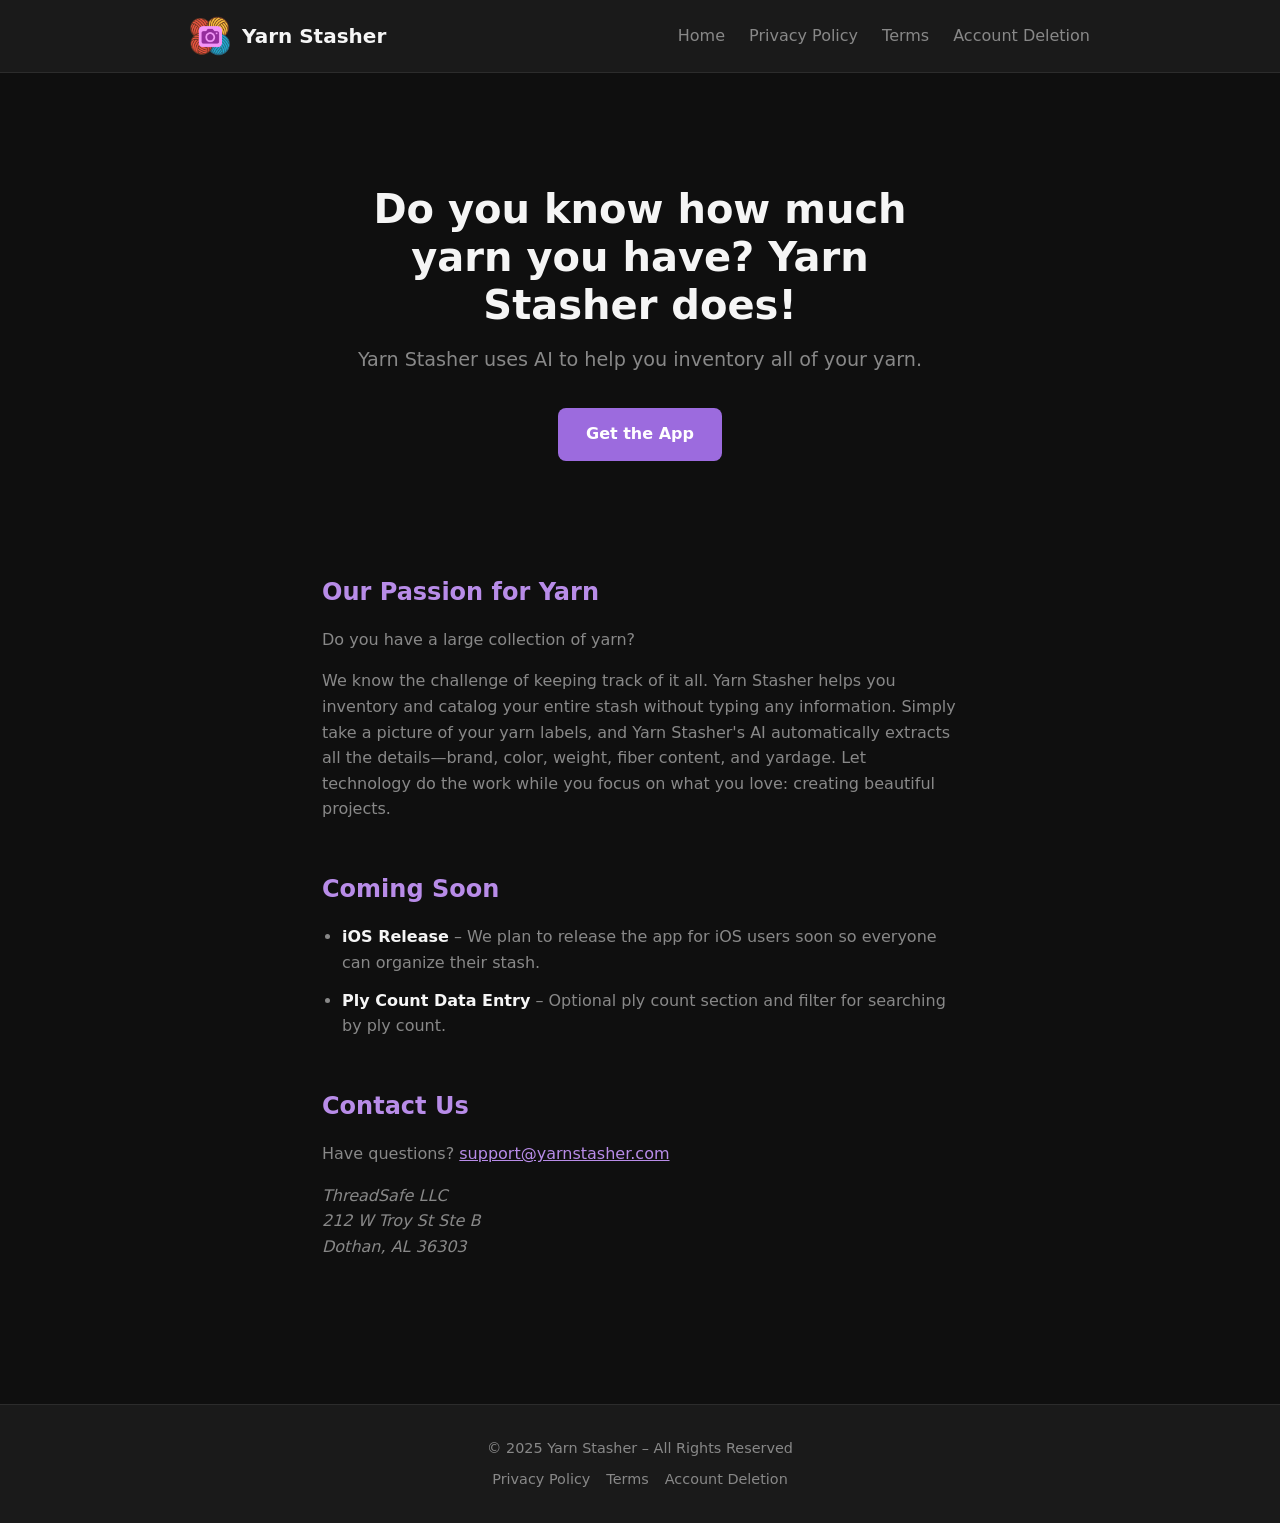
==== index.html @ ab26ed0d "Initial website" ====
<!DOCTYPE html>
<html lang="en">
<head>
  <meta charset="UTF-8">
  <meta name="viewport" content="width=device-width, initial-scale=1.0">
  <meta name="description" content="Yarn Stasher uses AI to help you inventory all of your yarn. Take a picture of your yarn labels and automatically extract brand, color, weight, and more.">
  <title>Yarn Stasher – AI-Powered Yarn Inventory</title>
  <link rel="icon" type="image/png" href="images/logo.png">
  <link rel="stylesheet" href="style.css">
</head>
<body>
  <header>
    <nav>
      <a href="index.html" class="logo">
        <img src="images/logo.png" alt="Yarn Stasher">
        <span>Yarn Stasher</span>
      </a>
      <ul>
        <li><a href="index.html">Home</a></li>
        <li><a href="privacy-policy.html">Privacy Policy</a></li>
        <li><a href="terms.html">Terms</a></li>
        <li><a href="account-deletion.html">Account Deletion</a></li>
      </ul>
    </nav>
  </header>

  <main>
    <section class="hero">
      <h1>Do you know how much yarn you have? Yarn Stasher does!</h1>
      <p class="tagline">Yarn Stasher uses AI to help you inventory all of your yarn.</p>
      <a href="https://play.google.com/store/apps/details?id=com.YarnStasher.YarnStasher" class="cta">Get the App</a>
    </section>

    <section class="features">
      <h2>Our Passion for Yarn</h2>
      <p>Do you have a large collection of yarn?</p>
      <p>We know the challenge of keeping track of it all. Yarn Stasher helps you inventory and catalog your entire stash without typing any information. Simply take a picture of your yarn labels, and Yarn Stasher's AI automatically extracts all the details—brand, color, weight, fiber content, and yardage. Let technology do the work while you focus on what you love: creating beautiful projects.</p>
    </section>

    <section class="coming-soon">
      <h2>Coming Soon</h2>
      <ul>
        <li><strong>iOS Release</strong> – We plan to release the app for iOS users soon so everyone can organize their stash.</li>
        <li><strong>Ply Count Data Entry</strong> – Optional ply count section and filter for searching by ply count.</li>
      </ul>
    </section>

    <section class="contact">
      <h2>Contact Us</h2>
      <p>Have questions? <a href="mailto:support@yarnstasher.com">support@yarnstasher.com</a></p>
      <p class="address">ThreadSafe LLC<br>212 W Troy St Ste B<br>Dothan, AL 36303</p>
    </section>
  </main>

  <footer>
    <p>© 2025 Yarn Stasher – All Rights Reserved</p>
    <nav>
      <a href="privacy-policy.html">Privacy Policy</a>
      <a href="terms.html">Terms</a>
      <a href="account-deletion.html">Account Deletion</a>
    </nav>
  </footer>
</body>
</html>
---- style.css ----
:root {
  --bg: #0f0f0f;
  --surface: #1a1a1a;
  --text: #f5f5f5;
  --accent: #9c6bde;
  --accent-light: #b88ce8;
  --muted: #888;
}

* {
  box-sizing: border-box;
}

body {
  margin: 0;
  font-family: system-ui, -apple-system, sans-serif;
  background: var(--bg);
  color: var(--text);
  line-height: 1.6;
}

header {
  background: var(--surface);
  padding: 1rem 2rem;
  border-bottom: 1px solid rgba(255,255,255,0.08);
}

nav {
  max-width: 900px;
  margin: 0 auto;
  display: flex;
  align-items: center;
  justify-content: space-between;
  flex-wrap: wrap;
  gap: 1rem;
}

.logo {
  display: flex;
  align-items: center;
  gap: 0.75rem;
  text-decoration: none;
  color: var(--text);
  font-weight: 600;
  font-size: 1.25rem;
}

.logo img {
  width: 40px;
  height: 40px;
  border-radius: 10px;
}

nav ul {
  list-style: none;
  margin: 0;
  padding: 0;
  display: flex;
  gap: 1.5rem;
}

nav a {
  color: var(--muted);
  text-decoration: none;
  transition: color 0.2s;
}

nav a:hover {
  color: var(--accent-light);
}

main {
  max-width: 700px;
  margin: 0 auto;
  padding: 3rem 2rem;
}

.hero {
  text-align: center;
  padding: 4rem 0;
}

.hero h1 {
  font-size: clamp(1.75rem, 4vw, 2.5rem);
  font-weight: 700;
  margin: 0 0 1rem;
  line-height: 1.2;
}

.tagline {
  font-size: 1.2rem;
  color: var(--muted);
  margin: 0 0 2rem;
}

.cta {
  display: inline-block;
  padding: 0.85rem 1.75rem;
  background: var(--accent);
  color: white;
  text-decoration: none;
  font-weight: 600;
  border-radius: 8px;
  transition: background 0.2s;
}

.cta:hover {
  background: var(--accent-light);
}

section {
  margin-bottom: 3rem;
}

section h2 {
  font-size: 1.5rem;
  margin-bottom: 1rem;
  color: var(--accent-light);
}

section p {
  color: var(--muted);
  margin: 0 0 1rem;
}

.coming-soon ul {
  padding-left: 1.25rem;
}

.coming-soon li {
  margin-bottom: 0.75rem;
  color: var(--muted);
}

.coming-soon strong {
  color: var(--text);
}

.contact a {
  color: var(--accent-light);
}

.address {
  font-style: italic;
}

footer {
  background: var(--surface);
  padding: 2rem;
  text-align: center;
  border-top: 1px solid rgba(255,255,255,0.08);
  margin-top: 3rem;
}

footer p {
  margin: 0 0 0.5rem;
  color: var(--muted);
  font-size: 0.9rem;
}

footer nav {
  justify-content: center;
}

footer nav a {
  font-size: 0.9rem;
}

/* Policy / legal pages */
.legal-content {
  max-width: 60ch;
}

.legal-content h2 {
  font-size: 1.25rem;
  margin-top: 2rem;
}

.muted {
  color: var(--muted);
  font-size: 0.9rem;
}
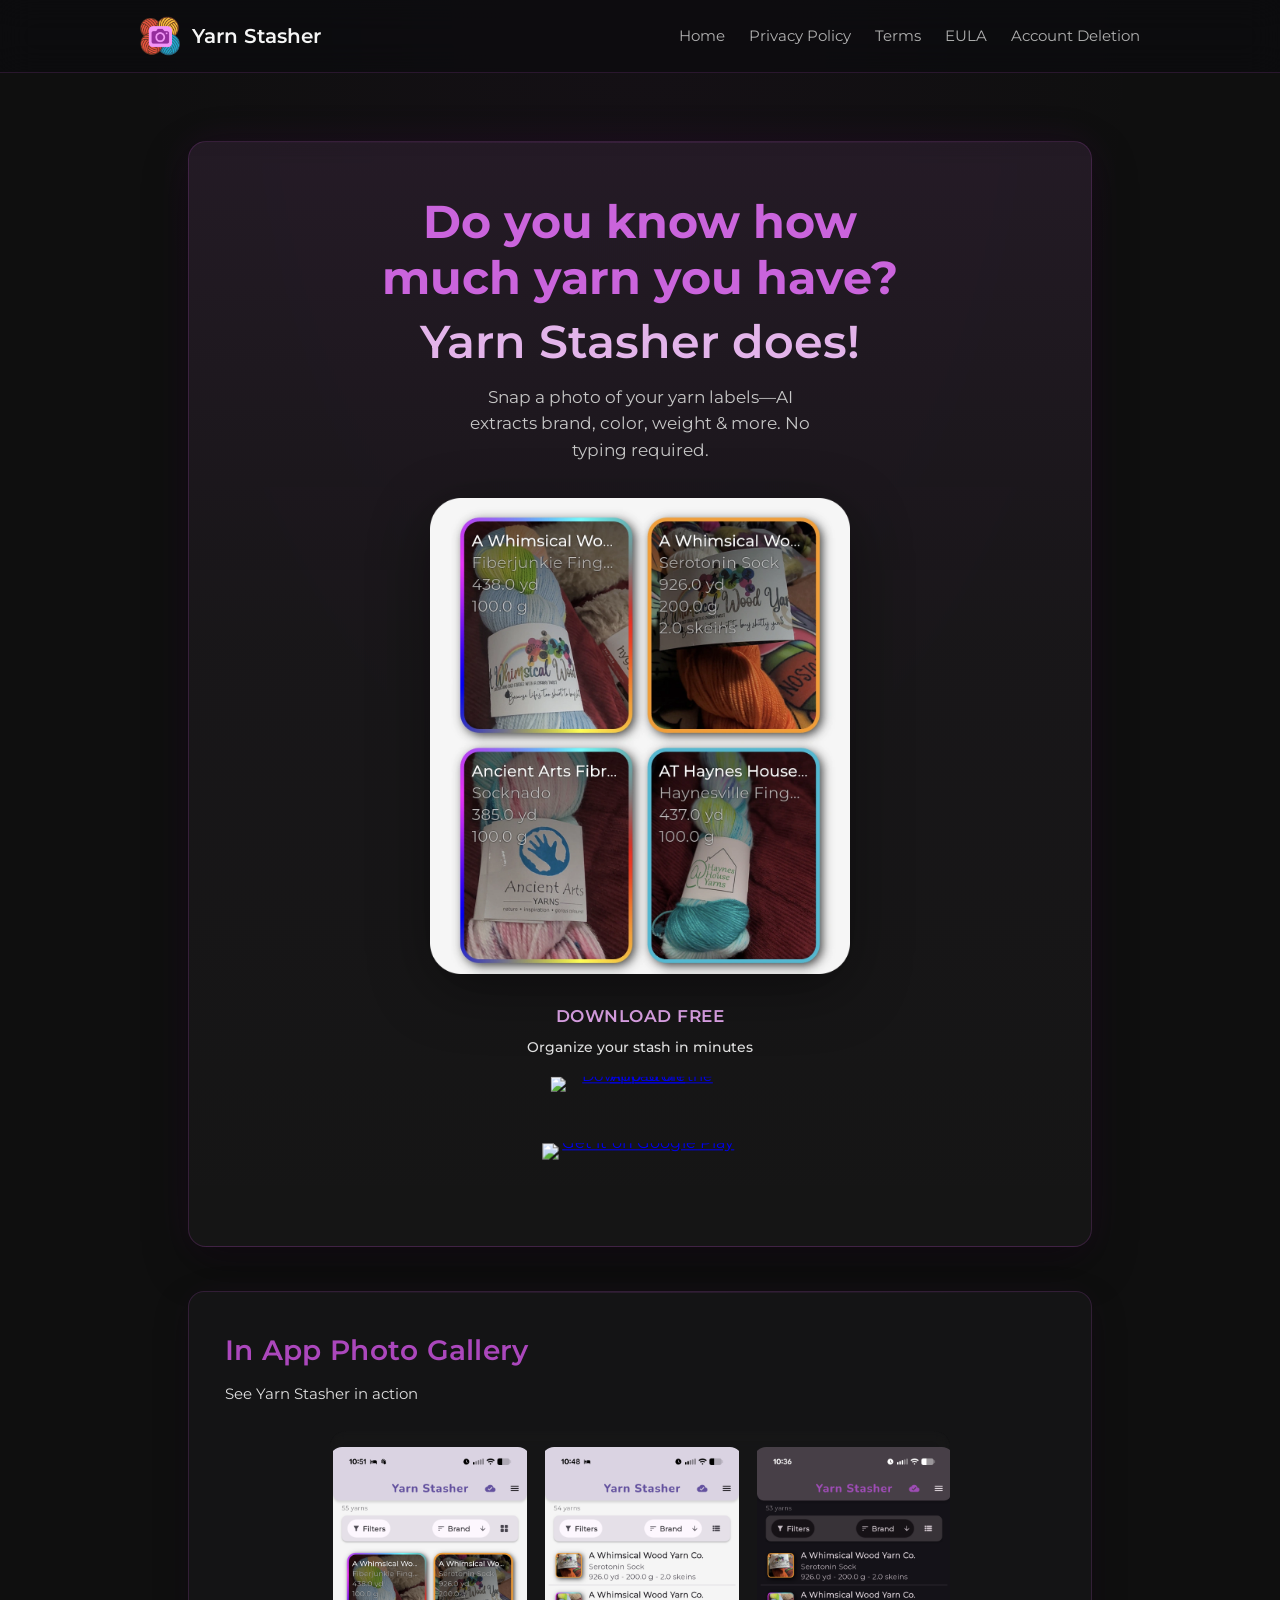
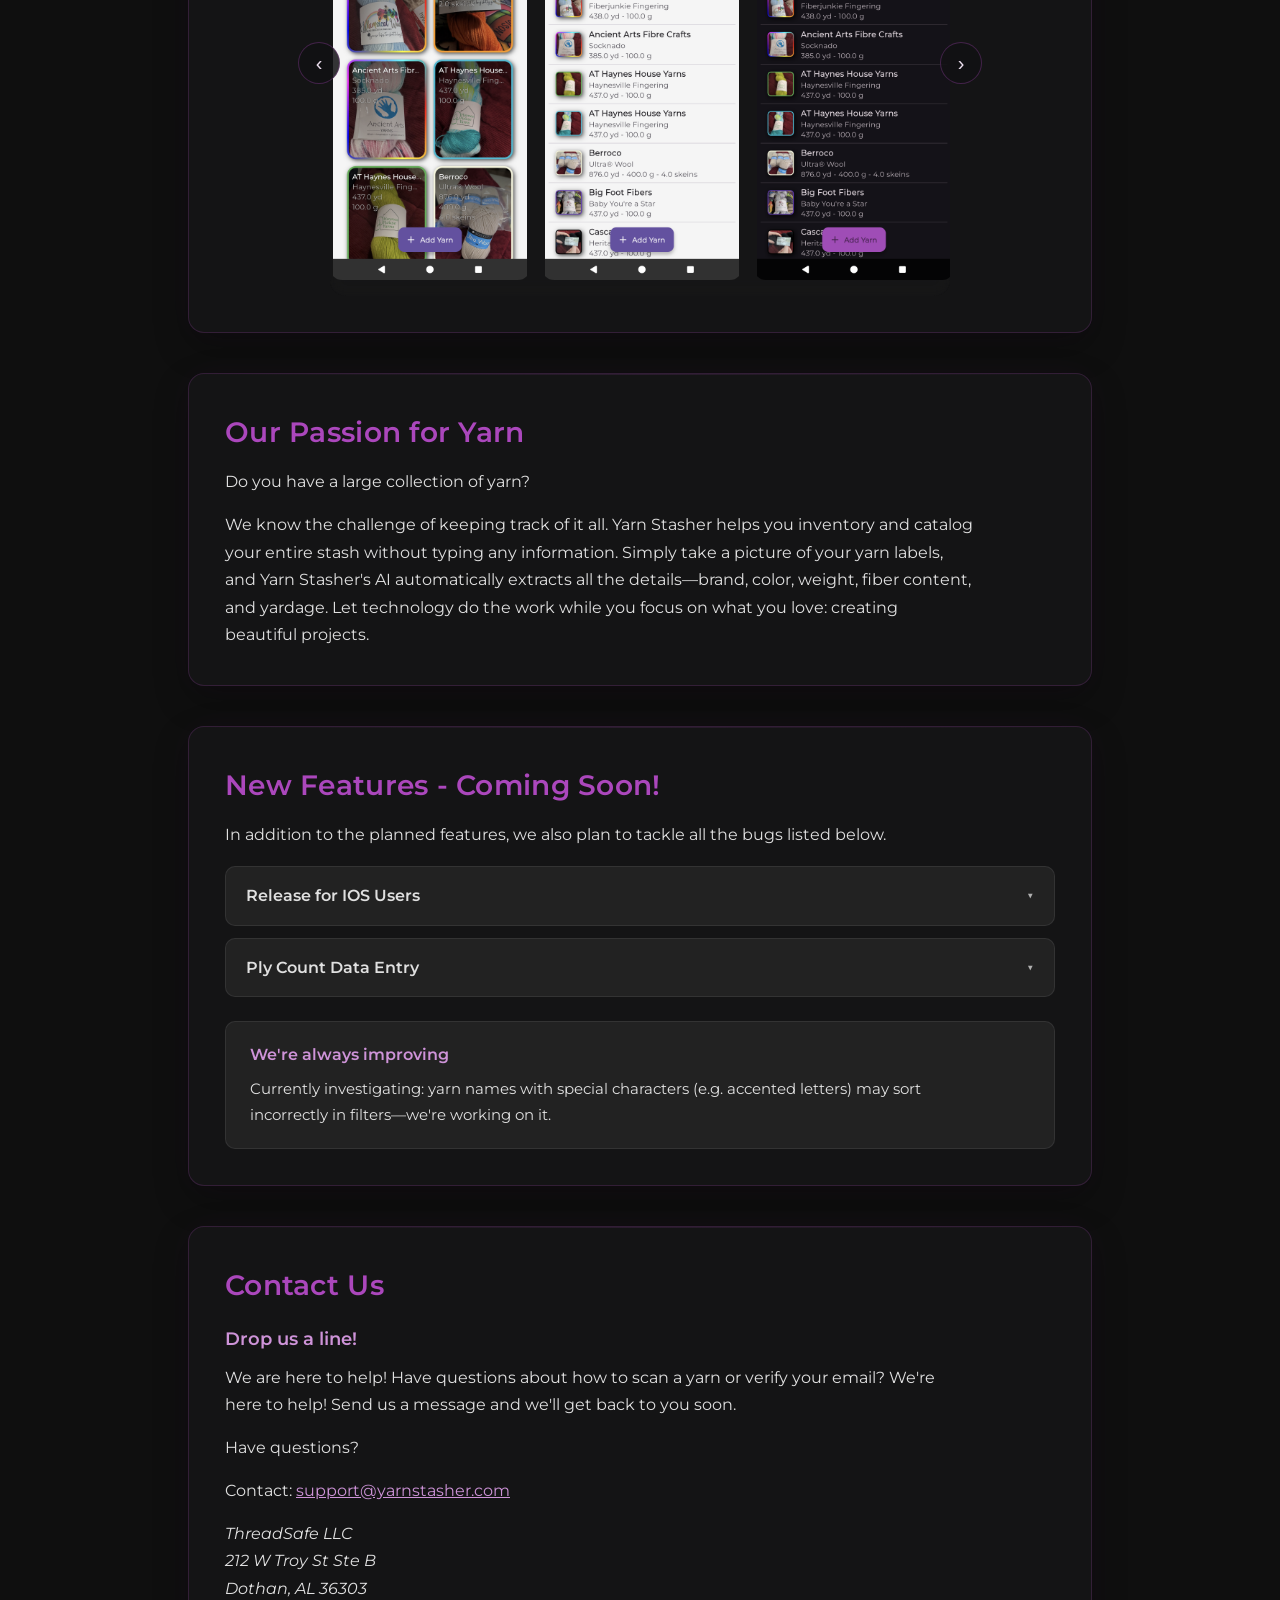
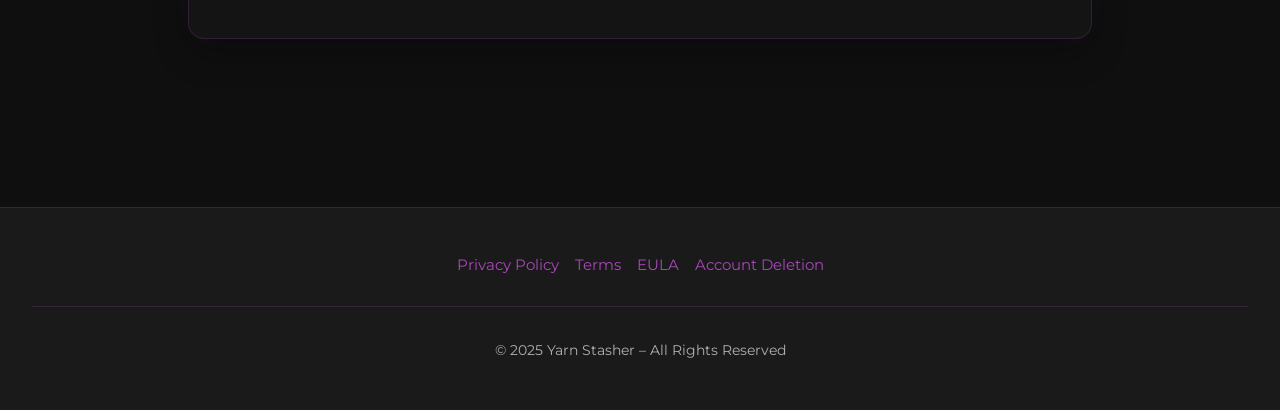
==== commit 2c54c85c: "Website Improvements" ====
--- a/index.html
+++ b/index.html
@@ -4,8 +4,25 @@
   <meta charset="UTF-8">
   <meta name="viewport" content="width=device-width, initial-scale=1.0">
   <meta name="description" content="Yarn Stasher uses AI to help you inventory all of your yarn. Take a picture of your yarn labels and automatically extract brand, color, weight, and more.">
+  
+  <!-- Open Graph Meta Tags -->
+  <meta property="og:title" content="Yarn Stasher – AI-Powered Yarn Inventory">
+  <meta property="og:description" content="Yarn Stasher uses AI to help you inventory all of your yarn. Take a picture of your yarn labels and automatically extract brand, color, weight, and more.">
+  <meta property="og:image" content="https://yarnstasher.com/images/stash-hero.png">
+  <meta property="og:url" content="https://yarnstasher.com/">
+  <meta property="og:type" content="website">
+
+  <!-- Twitter Meta Tags -->
+  <meta name="twitter:card" content="summary_large_image">
+  <meta name="twitter:title" content="Yarn Stasher – AI-Powered Yarn Inventory">
+  <meta name="twitter:description" content="Yarn Stasher uses AI to help you inventory all of your yarn. Take a picture of your yarn labels and automatically extract brand, color, weight, and more.">
+  <meta name="twitter:image" content="https://yarnstasher.com/images/stash-hero.png">
+
   <title>Yarn Stasher – AI-Powered Yarn Inventory</title>
   <link rel="icon" type="image/png" href="images/logo.png">
+  <link rel="preconnect" href="https://fonts.googleapis.com">
+  <link rel="preconnect" href="https://fonts.gstatic.com" crossorigin>
+  <link href="https://fonts.googleapis.com/css2?family=Montserrat:wght@400;500;600;700&display=swap" rel="stylesheet">
   <link rel="stylesheet" href="style.css">
 </head>
 <body>
@@ -15,10 +32,12 @@
         <img src="images/logo.png" alt="Yarn Stasher">
         <span>Yarn Stasher</span>
       </a>
-      <ul>
+      <button class="menu-toggle" aria-label="Toggle menu" aria-expanded="false" aria-controls="main-nav-links">☰</button>
+      <ul class="nav-links" id="main-nav-links">
         <li><a href="index.html">Home</a></li>
         <li><a href="privacy-policy.html">Privacy Policy</a></li>
         <li><a href="terms.html">Terms</a></li>
+        <li><a href="eula.html">EULA</a></li>
         <li><a href="account-deletion.html">Account Deletion</a></li>
       </ul>
     </nav>
@@ -26,9 +45,46 @@
 
   <main>
     <section class="hero">
-      <h1>Do you know how much yarn you have? Yarn Stasher does!</h1>
-      <p class="tagline">Yarn Stasher uses AI to help you inventory all of your yarn.</p>
-      <a href="https://play.google.com/store/apps/details?id=com.YarnStasher.YarnStasher" class="cta">Get the App</a>
+      <h1>Do you know how much yarn you have?<br><span class="hero-answer">Yarn Stasher does!</span></h1>
+      <p class="tagline">Snap a photo of your yarn labels—AI extracts brand, color, weight &amp; more. No typing required.</p>
+      <div class="hero-image-wrapper">
+        <img src="images/stash-hero.png" alt="Yarn stash organized with Yarn Stasher" class="hero-image" width="800" height="400" loading="eager">
+      </div>
+      <div class="download-cta">
+        <span class="download-free">Download free</span>
+        <span class="download-sub">Organize your stash in minutes</span>
+      </div>
+      <div class="app-badges">
+        <a href="https://apps.apple.com/app/yarn-stasher/idXXXXXXXXX" class="app-badge app-badge--apple" aria-label="Download on the App Store">
+          <img src="https://developer.apple.com/assets/elements/badges/download-on-the-app-store.svg" alt="Download on the App Store">
+        </a>
+        <a href="https://play.google.com/store/apps/details?id=com.YarnStasher.YarnStasher" class="app-badge app-badge--google-play" aria-label="Get it on Google Play">
+          <img src="https://play.google.com/intl/en_us/badges/static/images/badges/en_badge_web_generic.png" alt="Get it on Google Play">
+        </a>
+      </div>
+    </section>
+
+    <section class="gallery" id="gallery">
+      <h2>In App Photo Gallery</h2>
+      <p class="gallery-intro">See Yarn Stasher in action</p>
+      <div class="gallery-carousel-wrapper">
+        <button class="carousel-scroll-btn prev" aria-label="Scroll left">‹</button>
+        <div class="gallery-carousel">
+          <div class="gallery-item"><img src="images/Stash_Light_Grid.png" alt="Stash grid view" loading="lazy"></div>
+          <div class="gallery-item"><img src="images/Stash_Light_List.png" alt="Stash list view" loading="lazy"></div>
+          <div class="gallery-item"><img src="images/Stash_Dark_List.png" alt="Stash list dark mode" loading="lazy"></div>
+          <div class="gallery-item"><img src="images/Yarn_Light_Detail_filled.png" alt="Yarn detail screen" loading="lazy"></div>
+          <div class="gallery-item"><img src="images/Yarn_Dark_Detail.png" alt="Yarn detail dark mode" loading="lazy"></div>
+          <div class="gallery-item"><img src="images/Scan_Light_Detail.png" alt="Smart scan feature" loading="lazy"></div>
+          <div class="gallery-item"><img src="images/Scan_Light_Detail_Filled.png" alt="Scan with data" loading="lazy"></div>
+          <div class="gallery-item"><img src="images/Filter_Light_List.png" alt="Filter menu" loading="lazy"></div>
+          <div class="gallery-item"><img src="images/Filter_Dark_List.png" alt="Filter dark mode" loading="lazy"></div>
+          <div class="gallery-item"><img src="images/Filter_Light_Sort.png" alt="Filter and sort" loading="lazy"></div>
+          <div class="gallery-item"><img src="images/Settings_Light.png" alt="Settings screen" loading="lazy"></div>
+          <div class="gallery-item"><img src="images/Settings_Light_Raverly.png" alt="Ravelry settings" loading="lazy"></div>
+        </div>
+        <button class="carousel-scroll-btn next" aria-label="Scroll right">›</button>
+      </div>
     </section>
 
     <section class="features">
@@ -38,27 +94,50 @@
     </section>
 
     <section class="coming-soon">
-      <h2>Coming Soon</h2>
-      <ul>
-        <li><strong>iOS Release</strong> – We plan to release the app for iOS users soon so everyone can organize their stash.</li>
-        <li><strong>Ply Count Data Entry</strong> – Optional ply count section and filter for searching by ply count.</li>
-      </ul>
+      <h2>New Features - Coming Soon!</h2>
+      <p>In addition to the planned features, we also plan to tackle all the bugs listed below.</p>
+      <div class="accordion">
+        <details class="accordion-item">
+          <summary>Release for IOS Users</summary>
+          <p>We plan to release the app for IOS users soon so that everyone can organize their stash.</p>
+        </details>
+        <details class="accordion-item">
+          <summary>Ply Count Data Entry</summary>
+          <p>Adds an optional section to a yarn entry about the number of plies in a yarn and a filter in the filters menu to search by ply count.</p>
+        </details>
+      </div>
+      <div class="coming-soon-known-bugs">
+        <h3>We're always improving</h3>
+        <p>Currently investigating: yarn names with special characters (e.g. accented letters) may sort incorrectly in filters—we're working on it.</p>
+      </div>
     </section>
 
     <section class="contact">
       <h2>Contact Us</h2>
-      <p>Have questions? <a href="mailto:support@yarnstasher.com">support@yarnstasher.com</a></p>
+      <h3>Drop us a line!</h3>
+      <p>We are here to help! Have questions about how to scan a yarn or verify your email? We're here to help! Send us a message and we'll get back to you soon.</p>
+      <p>Have questions?</p> 
+      <p>Contact: <a href="mailto:support@yarnstasher.com">support@yarnstasher.com</a></p>
       <p class="address">ThreadSafe LLC<br>212 W Troy St Ste B<br>Dothan, AL 36303</p>
     </section>
   </main>
 
+  <div class="lightbox" id="lightbox" aria-hidden="true">
+    <button class="lightbox-close" aria-label="Close">×</button>
+    <img class="lightbox-img" src="" alt="">
+  </div>
+
   <footer>
-    <p>© 2025 Yarn Stasher – All Rights Reserved</p>
-    <nav>
-      <a href="privacy-policy.html">Privacy Policy</a>
-      <a href="terms.html">Terms</a>
-      <a href="account-deletion.html">Account Deletion</a>
-    </nav>
+    <div class="footer-content">
+      <nav>
+        <a href="privacy-policy.html">Privacy Policy</a>
+        <a href="terms.html">Terms</a>
+        <a href="eula.html">EULA</a>
+        <a href="account-deletion.html">Account Deletion</a>
+      </nav>
+    </div>
+    <p class="copyright">© 2025 Yarn Stasher – All Rights Reserved</p>
   </footer>
+  <script src="script.js"></script>
 </body>
 </html>
--- a/style.css
+++ b/style.css
@@ -1,10 +1,15 @@
 :root {
   --bg: #0f0f0f;
   --surface: #1a1a1a;
+  --surface-elevated: #242424;
   --text: #f5f5f5;
-  --accent: #9c6bde;
-  --accent-light: #b88ce8;
-  --muted: #888;
+  --text-secondary: #e0e0e0;
+  --accent: #ab47bc;
+  --accent-light: #ce93d8;
+  --accent-dark: #9c27b0;
+  --muted: #b0b0b0;
+  --muted-soft: #c7c7c7;
+  --border: rgba(171, 71, 188, 0.2);
 }
 
 * {
@@ -13,25 +18,46 @@
 
 body {
   margin: 0;
-  font-family: system-ui, -apple-system, sans-serif;
+  font-family: 'Montserrat', 'DM Sans', system-ui, -apple-system, sans-serif;
   background: var(--bg);
   color: var(--text);
   line-height: 1.6;
+  background-image: radial-gradient(ellipse 80% 50% at 50% 0%, rgba(156, 39, 176, 0.04) 0%, transparent 50%);
+}
+
+h1, h2, h3, h4, h5, h6 {
+  font-family: 'Montserrat', sans-serif;
+  font-weight: 600;
+}
+
+h1, h2 {
+  color: var(--accent);
+}
+
+h3, h4, h5, h6 {
+  color: var(--accent-light);
 }
 
 header {
-  background: var(--surface);
+  position: sticky;
+  top: 0;
+  z-index: 100;
+  background: rgba(12, 12, 14, 0.72);
+  backdrop-filter: blur(16px);
+  -webkit-backdrop-filter: blur(16px);
   padding: 1rem 2rem;
-  border-bottom: 1px solid rgba(255,255,255,0.08);
+  border-bottom: 1px solid rgba(171, 71, 188, 0.18);
+  transition: background 0.2s;
 }
 
 nav {
-  max-width: 900px;
+  width: 100%;
+  max-width: 1000px;
   margin: 0 auto;
   display: flex;
   align-items: center;
   justify-content: space-between;
-  flex-wrap: wrap;
+  flex-wrap: nowrap;
   gap: 1rem;
 }
 
@@ -57,40 +83,229 @@
   padding: 0;
   display: flex;
   gap: 1.5rem;
+  flex-wrap: nowrap;
+}
+
+nav ul li {
+  flex: 0 0 auto;
 }
 
 nav a {
   color: var(--muted);
   text-decoration: none;
-  transition: color 0.2s;
+  transition: color 0.2s, background-color 0.2s;
+  font-size: 0.95rem;
+  line-height: 1.2;
+  white-space: nowrap;
 }
 
 nav a:hover {
   color: var(--accent-light);
 }
 
+nav a:focus-visible {
+  outline: 2px solid rgba(206, 147, 216, 0.85);
+  outline-offset: 3px;
+}
+
+.menu-toggle {
+  display: none;
+}
+
+/* Dropdown */
+.dropdown {
+  position: relative;
+  display: inline-block;
+}
+
+.dropdown-content {
+  display: none;
+  position: absolute;
+  background-color: var(--surface-elevated);
+  min-width: 160px;
+  box-shadow: 0 8px 24px rgba(0, 0, 0, 0.4);
+  z-index: 1;
+  border-radius: 8px;
+  overflow: hidden;
+  right: 0;
+  border: 1px solid var(--border);
+}
+
+.dropdown-content a {
+  color: var(--text);
+  padding: 12px 16px;
+  text-decoration: none;
+  display: block;
+}
+
+.dropdown-content a:hover {
+  background-color: rgba(171, 71, 188, 0.15);
+}
+
+.dropdown:hover .dropdown-content {
+  display: block;
+}
+
 main {
-  max-width: 700px;
+  width: 100%;
+  max-width: 900px;
   margin: 0 auto;
   padding: 3rem 2rem;
 }
 
+@media (min-width: 1200px) {
+  main {
+    max-width: 1000px;
+    padding: 4rem 3rem;
+  }
+}
+
 .hero {
   text-align: center;
-  padding: 4rem 0;
+  padding: 3.25rem 2.25rem 2.75rem;
+  margin-top: 0.25rem;
+  margin-bottom: 2.75rem;
+  background:
+    linear-gradient(180deg, rgba(171, 71, 188, 0.09), rgba(171, 71, 188, 0.02) 45%, transparent 100%),
+    rgba(26, 26, 26, 0.68);
+  border-radius: 18px;
+  border: 1px solid rgba(171, 71, 188, 0.22);
+  box-shadow: 0 18px 44px rgba(0, 0, 0, 0.35), 0 0 42px rgba(156, 39, 176, 0.1);
+}
+
+.app-badges {
+  display: flex;
+  flex-direction: column;
+  flex-wrap: nowrap;
+  align-items: center;
+  justify-content: center;
+  gap: 0.7rem;
+  margin-top: 1rem;
+}
+
+.app-badge {
+  display: flex;
+  align-items: center;
+  justify-content: center;
+  width: 190px;
+  height: 58px;
+  line-height: 0;
+  border-radius: 12px;
+  border: none;
+  background: transparent;
+  box-shadow: none;
+  transition: transform 0.2s ease;
+}
+
+.app-badge img {
+  display: block;
+  width: 100%;
+  height: 100%;
+  max-width: none;
+  object-fit: contain;
+  transform-origin: center;
+  transition: transform 0.2s ease, opacity 0.2s ease, filter 0.2s ease;
+}
+
+/* Source badge assets have different internal padding; normalize visual size */
+.app-badge--apple img {
+  transform: scale(0.94);
+}
+
+.app-badge--google-play img {
+  transform: scale(1.03);
+}
+
+.app-badge:hover img {
+  opacity: 0.85;
+}
+
+.app-badge--apple:hover img {
+  transform: scale(0.95);
+}
+
+.app-badge--google-play:hover img {
+  transform: scale(1.04);
+}
+
+.app-badge:hover {
+  transform: translateY(-1px);
+}
+
+.app-badge:hover img {
+  filter: drop-shadow(0 8px 18px rgba(0, 0, 0, 0.25));
+}
+
+.app-badge:focus-visible {
+  outline: 2px solid rgba(206, 147, 216, 0.9);
+  outline-offset: 3px;
+}
+
+.hero-image-wrapper {
+  margin: 1.75rem auto 0;
+  max-width: 420px;
+  display: flex;
+  justify-content: center;
+}
+
+.hero-image {
+  display: block;
+  max-width: 100%;
+  height: auto;
+  background: transparent;
+  filter: drop-shadow(0 16px 30px rgba(0, 0, 0, 0.4));
 }
 
 .hero h1 {
-  font-size: clamp(1.75rem, 4vw, 2.5rem);
+  font-size: clamp(1.85rem, 4.1vw, 2.85rem);
   font-weight: 700;
-  margin: 0 0 1rem;
-  line-height: 1.2;
+  margin: 0 auto 0.85rem;
+  line-height: 1.22;
+  max-width: 19ch;
+  color: #ca64dc;
+  text-wrap: balance;
+}
+
+.hero-answer {
+  display: block;
+  margin-top: 0.2em;
+  font-size: 1em;
+  font-weight: 600;
+  color: #e3b4ea;
 }
 
 .tagline {
-  font-size: 1.2rem;
-  color: var(--muted);
-  margin: 0 0 2rem;
+  font-size: 1.08rem;
+  color: var(--muted-soft);
+  margin: 0 0 2.15rem;
+  max-width: 32ch;
+  margin-left: auto;
+  margin-right: auto;
+  line-height: 1.55;
+  text-wrap: pretty;
+}
+
+.download-cta {
+  display: flex;
+  flex-direction: column;
+  align-items: center;
+  gap: 0.35rem;
+  margin-top: 1.8rem;
+  margin-bottom: 0.85rem;
+}
+
+.download-free {
+  font-size: 1.05rem;
+  font-weight: 600;
+  color: #e2a6ec;
+  letter-spacing: 0.03em;
+  text-transform: uppercase;
+}
+
+.download-sub {
+  font-size: 0.9rem;
+  color: var(--text-secondary);
+  font-weight: 500;
 }
 
 .cta {
@@ -100,40 +315,314 @@
   color: white;
   text-decoration: none;
   font-weight: 600;
-  border-radius: 8px;
-  transition: background 0.2s;
+  border-radius: 10px;
+  transition: background 0.2s, transform 0.15s;
 }
 
 .cta:hover {
   background: var(--accent-light);
 }
 
+.cta:focus {
+  outline: 2px solid var(--accent-light);
+  outline-offset: 3px;
+}
+
 section {
-  margin-bottom: 3rem;
+  margin-bottom: 2.5rem;
+  padding: 2.25rem;
+  background: rgba(23, 23, 25, 0.74);
+  backdrop-filter: blur(12px);
+  -webkit-backdrop-filter: blur(12px);
+  border-radius: 16px;
+  border: 1px solid rgba(171, 71, 188, 0.2);
+  box-shadow: 0 14px 34px rgba(0, 0, 0, 0.28), 0 0 34px rgba(156, 39, 176, 0.06);
+  position: relative;
+  overflow: hidden;
+}
+
+section::before {
+  content: '';
+  position: absolute;
+  top: 0;
+  left: 50%;
+  transform: translateX(-50%);
+  width: 100%;
+  height: 1px;
+  background: linear-gradient(90deg, transparent, rgba(171, 71, 188, 0.15), transparent);
+  pointer-events: none;
 }
 
 section h2 {
-  font-size: 1.5rem;
-  margin-bottom: 1rem;
+  font-size: clamp(1.45rem, 2.2vw, 1.75rem);
+  margin: 0 0 0.85rem;
+  color: var(--accent);
+  letter-spacing: 0.01em;
+}
+
+section h3 {
+  font-size: 1.15rem;
+  margin: 1rem 0 0.65rem;
   color: var(--accent-light);
 }
 
 section p {
   color: var(--muted);
-  margin: 0 0 1rem;
-}
-
-.coming-soon ul {
-  padding-left: 1.25rem;
-}
-
-.coming-soon li {
+  margin: 0 0 0.95rem;
+  font-size: 1rem;
+  line-height: 1.72;
+  max-width: 68ch;
+}
+
+.features p,
+.contact p,
+.coming-soon p {
+  color: var(--text-secondary);
+}
+
+.features p:last-child,
+.contact p:last-child {
+  margin-bottom: 0;
+}
+
+.coming-soon-known-bugs {
+  margin-top: 1.5rem;
+  padding: 1.25rem 1.5rem;
+  background: rgba(40, 40, 40, 0.7);
+  border-radius: 10px;
+  border: 1px solid rgba(255, 255, 255, 0.08);
+}
+
+.coming-soon-known-bugs h3 {
+  margin: 0 0 0.5rem;
+  font-size: 1rem;
+}
+
+.coming-soon-known-bugs p {
+  margin: 0;
+  font-size: 0.95rem;
+}
+
+.accordion {
+  margin-top: 1.1rem;
+}
+
+.accordion-item {
   margin-bottom: 0.75rem;
+  border-radius: 10px;
+  overflow: hidden;
+  background: rgba(40, 40, 40, 0.7);
+  border: 1px solid rgba(255, 255, 255, 0.08);
+  transition: border-color 0.2s ease, box-shadow 0.2s ease;
+}
+
+.accordion-item summary {
+  padding: 1rem 1.25rem;
+  cursor: pointer;
+  font-weight: 600;
+  color: var(--text-secondary);
+  list-style: none;
+  display: flex;
+  align-items: center;
+  justify-content: space-between;
+  gap: 0.5rem;
+}
+
+.accordion-item summary:hover {
+  color: #f0d9f4;
+}
+
+.accordion-item summary:focus-visible {
+  outline: 2px solid rgba(206, 147, 216, 0.9);
+  outline-offset: -2px;
+}
+
+.accordion-item summary::-webkit-details-marker {
+  display: none;
+}
+
+.accordion-item summary::after {
+  content: '▼';
+  font-size: 0.7rem;
   color: var(--muted);
-}
-
-.coming-soon strong {
-  color: var(--text);
+  transition: transform 0.2s;
+}
+
+.accordion-item[open] summary::after {
+  transform: rotate(180deg);
+}
+
+.accordion-item[open] {
+  border-color: rgba(171, 71, 188, 0.38);
+  box-shadow: 0 8px 24px rgba(156, 39, 176, 0.12);
+}
+
+.accordion-item p {
+  padding: 0 1.25rem 1rem;
+  margin: 0;
+  color: var(--muted);
+  font-size: 0.95rem;
+  line-height: 1.5;
+}
+
+/* Gallery - horizontal scrollable carousel */
+.gallery-intro {
+  color: var(--text-secondary);
+  margin: -0.35rem 0 1.4rem;
+  font-size: 0.95rem;
+}
+
+.gallery-carousel-wrapper {
+  position: relative;
+  margin-top: 1.5rem;
+  padding: 0 2.5rem;
+}
+
+.gallery-carousel {
+  display: flex;
+  gap: 0.75rem;
+  overflow-x: auto;
+  scroll-snap-type: x mandatory;
+  scroll-behavior: smooth;
+  padding: 1rem 0.5rem;
+  -webkit-overflow-scrolling: touch;
+  scrollbar-width: none;
+  background: rgba(26, 26, 26, 0.25);
+  backdrop-filter: blur(8px);
+  -webkit-backdrop-filter: blur(8px);
+  border-radius: 16px;
+}
+
+.gallery-carousel::-webkit-scrollbar {
+  display: none;
+}
+
+.gallery-item {
+  flex: 0 0 200px;
+  scroll-snap-align: start;
+  border-radius: 12px;
+  overflow: hidden;
+  cursor: pointer;
+  transition: transform 0.2s ease, box-shadow 0.2s ease;
+}
+
+.gallery-item:hover {
+  transform: translateY(-2px) scale(1.01);
+  box-shadow: 0 8px 24px rgba(156, 39, 176, 0.08);
+}
+
+.gallery-item img {
+  width: 100%;
+  aspect-ratio: 9 / 19.5;
+  object-fit: contain;
+  display: block;
+}
+
+.carousel-scroll-btn {
+  position: absolute;
+  top: 50%;
+  transform: translateY(-50%);
+  background: rgba(18, 18, 20, 0.85);
+  border: 1px solid rgba(171, 71, 188, 0.32);
+  border-radius: 50%;
+  width: 42px;
+  height: 42px;
+  font-size: 1.25rem;
+  color: #ebdeee;
+  cursor: pointer;
+  z-index: 10;
+  display: flex;
+  align-items: center;
+  justify-content: center;
+  transition: background 0.2s, border-color 0.2s, color 0.2s;
+  padding: 0;
+}
+
+.carousel-scroll-btn:hover {
+  background: rgba(171, 71, 188, 0.27);
+  border-color: rgba(171, 71, 188, 0.55);
+  color: var(--accent-light);
+}
+
+.carousel-scroll-btn:focus-visible {
+  outline: 2px solid rgba(206, 147, 216, 0.95);
+  outline-offset: 2px;
+}
+
+.carousel-scroll-btn.prev {
+  left: 0.5rem;
+}
+
+.carousel-scroll-btn.next {
+  right: 0.5rem;
+}
+
+@media (min-width: 600px) {
+  .gallery-item {
+    flex: 0 0 180px;
+  }
+}
+
+@media (min-width: 900px) {
+  .gallery-carousel-wrapper {
+    max-width: 700px;
+    margin-left: auto;
+    margin-right: auto;
+  }
+
+  .gallery-item {
+    flex: 0 0 200px;
+  }
+}
+
+/* Lightbox - expand photos on click */
+.lightbox {
+  position: fixed;
+  inset: 0;
+  z-index: 200;
+  background: rgba(0, 0, 0, 0.85);
+  backdrop-filter: blur(8px);
+  display: flex;
+  align-items: center;
+  justify-content: center;
+  padding: 2rem;
+  opacity: 0;
+  visibility: hidden;
+  transition: opacity 0.25s, visibility 0.25s;
+}
+
+.lightbox.open {
+  opacity: 1;
+  visibility: visible;
+}
+
+.lightbox-img {
+  max-width: 95vw;
+  max-height: 90vh;
+  object-fit: contain;
+  border-radius: 8px;
+}
+
+.lightbox-close {
+  position: absolute;
+  top: 1rem;
+  right: 1rem;
+  background: rgba(255, 255, 255, 0.1);
+  border: 1px solid rgba(255, 255, 255, 0.2);
+  border-radius: 50%;
+  width: 44px;
+  height: 44px;
+  font-size: 1.5rem;
+  color: white;
+  cursor: pointer;
+  display: flex;
+  align-items: center;
+  justify-content: center;
+  transition: background 0.2s;
+}
+
+.lightbox-close:hover {
+  background: rgba(255, 255, 255, 0.2);
 }
 
 .contact a {
@@ -146,24 +635,45 @@
 
 footer {
   background: var(--surface);
-  padding: 2rem;
+  padding: 3rem 2rem;
+  border-top: 1px solid var(--border);
+  margin-top: 4rem;
+}
+
+.footer-content {
+  display: flex;
+  flex-direction: column;
+  align-items: center;
+  gap: 2rem;
+  max-width: 1000px;
+  margin: 0 auto 2rem;
+}
+
+.footer-content nav {
+  display: flex;
+  flex-wrap: wrap;
+  gap: 1rem;
+  justify-content: center;
+}
+
+.footer-content nav a {
+  color: var(--accent);
+  text-decoration: none;
+  font-size: 0.95rem;
+}
+
+.footer-content nav a:hover {
+  color: var(--accent-light);
+  text-decoration: underline;
+}
+
+.copyright {
   text-align: center;
-  border-top: 1px solid rgba(255,255,255,0.08);
-  margin-top: 3rem;
-}
-
-footer p {
-  margin: 0 0 0.5rem;
   color: var(--muted);
   font-size: 0.9rem;
-}
-
-footer nav {
-  justify-content: center;
-}
-
-footer nav a {
-  font-size: 0.9rem;
+  margin: 0;
+  padding-top: 2rem;
+  border-top: 1px solid var(--border);
 }
 
 /* Policy / legal pages */
@@ -180,3 +690,213 @@
   color: var(--muted);
   font-size: 0.9rem;
 }
+
+/* Termageddon policy embeds */
+.policy_embed_div {
+  margin-top: 1rem;
+  max-width: 100%;
+}
+
+.legal-content .legal-divider {
+  margin-top: 3rem;
+  padding-top: 2rem;
+  border-top: 1px solid rgba(255,255,255,0.08);
+}
+
+.legal-related {
+  margin-top: 2rem;
+  font-size: 0.95rem;
+}
+
+.legal-related a {
+  color: var(--accent-light);
+}
+
+.account-deletion-img {
+  display: block;
+  margin-top: 1.5rem;
+  max-width: 100%;
+  border-radius: 10px;
+  box-shadow: 0 4px 16px rgba(0, 0, 0, 0.3);
+}
+
+@media (prefers-reduced-motion: reduce) {
+  * {
+    animation-duration: 0.01ms !important;
+    animation-iteration-count: 1 !important;
+    transition-duration: 0.01ms !important;
+    scroll-behavior: auto !important;
+  }
+}
+
+/* Tablet */
+@media (max-width: 1100px) {
+  header {
+    padding: 0.8rem 1rem;
+  }
+
+  main {
+    padding: 2rem 1.5rem;
+  }
+}
+
+/* Collapsed nav */
+@media (max-width: 900px) {
+  nav {
+    flex-wrap: wrap;
+    gap: 0.6rem;
+    position: relative;
+  }
+
+  .menu-toggle {
+    display: block;
+    margin-left: auto;
+    background: rgba(255, 255, 255, 0.03);
+    border: 1px solid rgba(171, 71, 188, 0.28);
+    border-radius: 9px;
+    font-size: 1.3rem;
+    color: var(--text);
+    cursor: pointer;
+    padding: 0.4rem 0.55rem;
+    line-height: 1;
+    transition: transform 0.25s ease, background 0.2s ease, border-color 0.2s ease;
+  }
+
+  .menu-toggle:focus-visible {
+    outline: 2px solid rgba(206, 147, 216, 0.9);
+    outline-offset: 2px;
+  }
+
+  .menu-toggle.is-open {
+    background: rgba(171, 71, 188, 0.16);
+    border-color: rgba(206, 147, 216, 0.55);
+    transform: rotate(90deg);
+  }
+
+  .nav-links {
+    width: 100%;
+    display: flex;
+    flex-direction: column;
+    gap: 0.25rem;
+    margin-top: 0;
+    padding: 0;
+    border: 0;
+    border-radius: 12px;
+    background: transparent;
+    box-shadow: none;
+    max-height: 0;
+    opacity: 0;
+    overflow: hidden;
+    transform: translateY(-6px);
+    pointer-events: none;
+    transition: max-height 0.32s ease, opacity 0.22s ease, transform 0.25s ease;
+  }
+
+  .nav-links.active {
+    margin-top: 0.2rem;
+    padding: 0.6rem;
+    border: 1px solid rgba(171, 71, 188, 0.2);
+    background: rgba(25, 25, 28, 0.95);
+    box-shadow: 0 10px 24px rgba(0, 0, 0, 0.3);
+    max-height: 420px;
+    opacity: 1;
+    transform: translateY(0);
+    pointer-events: auto;
+  }
+
+  .nav-links li {
+    width: 100%;
+  }
+
+  .nav-links a {
+    display: block;
+    width: 100%;
+    padding: 0.62rem 0.7rem;
+    border-radius: 8px;
+    color: var(--text-secondary);
+    font-size: 0.95rem;
+    text-align: left;
+    min-height: 40px;
+  }
+
+  .nav-links a:hover {
+    background: rgba(171, 71, 188, 0.16);
+    color: #f0d9f4;
+  }
+}
+
+/* Mobile */
+@media (max-width: 768px) {
+  main {
+    padding: 1.5rem 1rem;
+  }
+  
+  section {
+    padding: 1.6rem 1.25rem;
+    border-radius: 12px;
+    margin-bottom: 1.75rem;
+    box-shadow: 0 0 40px rgba(156, 39, 176, 0.04), 0 4px 20px rgba(0, 0, 0, 0.25);
+  }
+
+  .hero {
+    padding: 2.15rem 1rem;
+  }
+
+  .hero h1 {
+    font-size: clamp(1.62rem, 7.4vw, 2.1rem);
+    line-height: 1.2;
+  }
+
+  .tagline {
+    font-size: 1rem;
+    max-width: 30ch;
+  }
+
+  .hero-image-wrapper {
+    margin-top: 1.5rem;
+  }
+
+  .download-cta {
+    margin-top: 1.25rem;
+  }
+
+  .download-free {
+    font-size: 0.95rem;
+  }
+
+  .download-sub {
+    font-size: 0.8125rem;
+  }
+
+  .app-badges {
+    margin-top: 0.65rem;
+    flex-direction: column;
+    gap: 0.75rem;
+  }
+
+  .gallery-item {
+    flex: 0 0 160px;
+  }
+
+  .carousel-scroll-btn {
+    width: 36px;
+    height: 36px;
+    font-size: 1.25rem;
+  }
+
+  .gallery-carousel-wrapper {
+    padding: 0 2.05rem;
+  }
+
+  .carousel-scroll-btn.prev {
+    left: 0.25rem;
+  }
+
+  .carousel-scroll-btn.next {
+    right: 0.25rem;
+  }
+
+  footer {
+    padding: 2rem 1rem;
+  }
+}
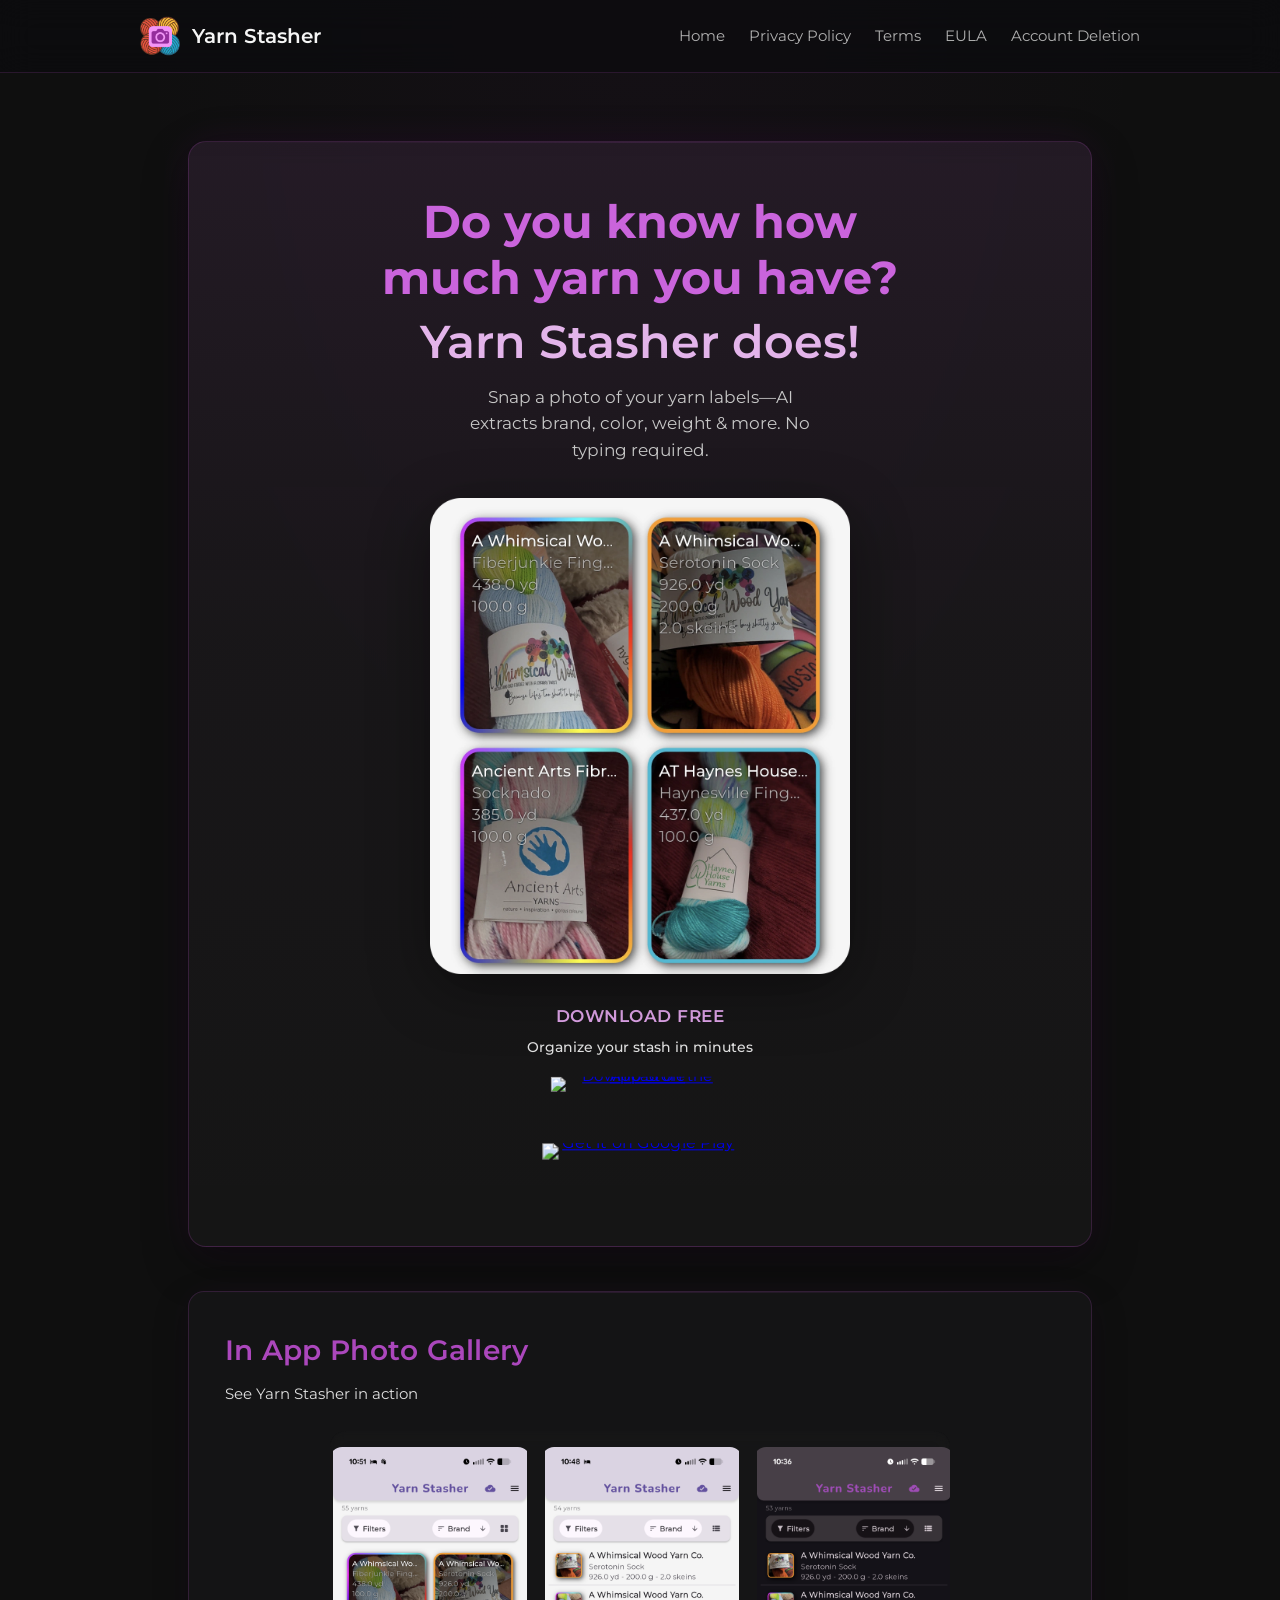
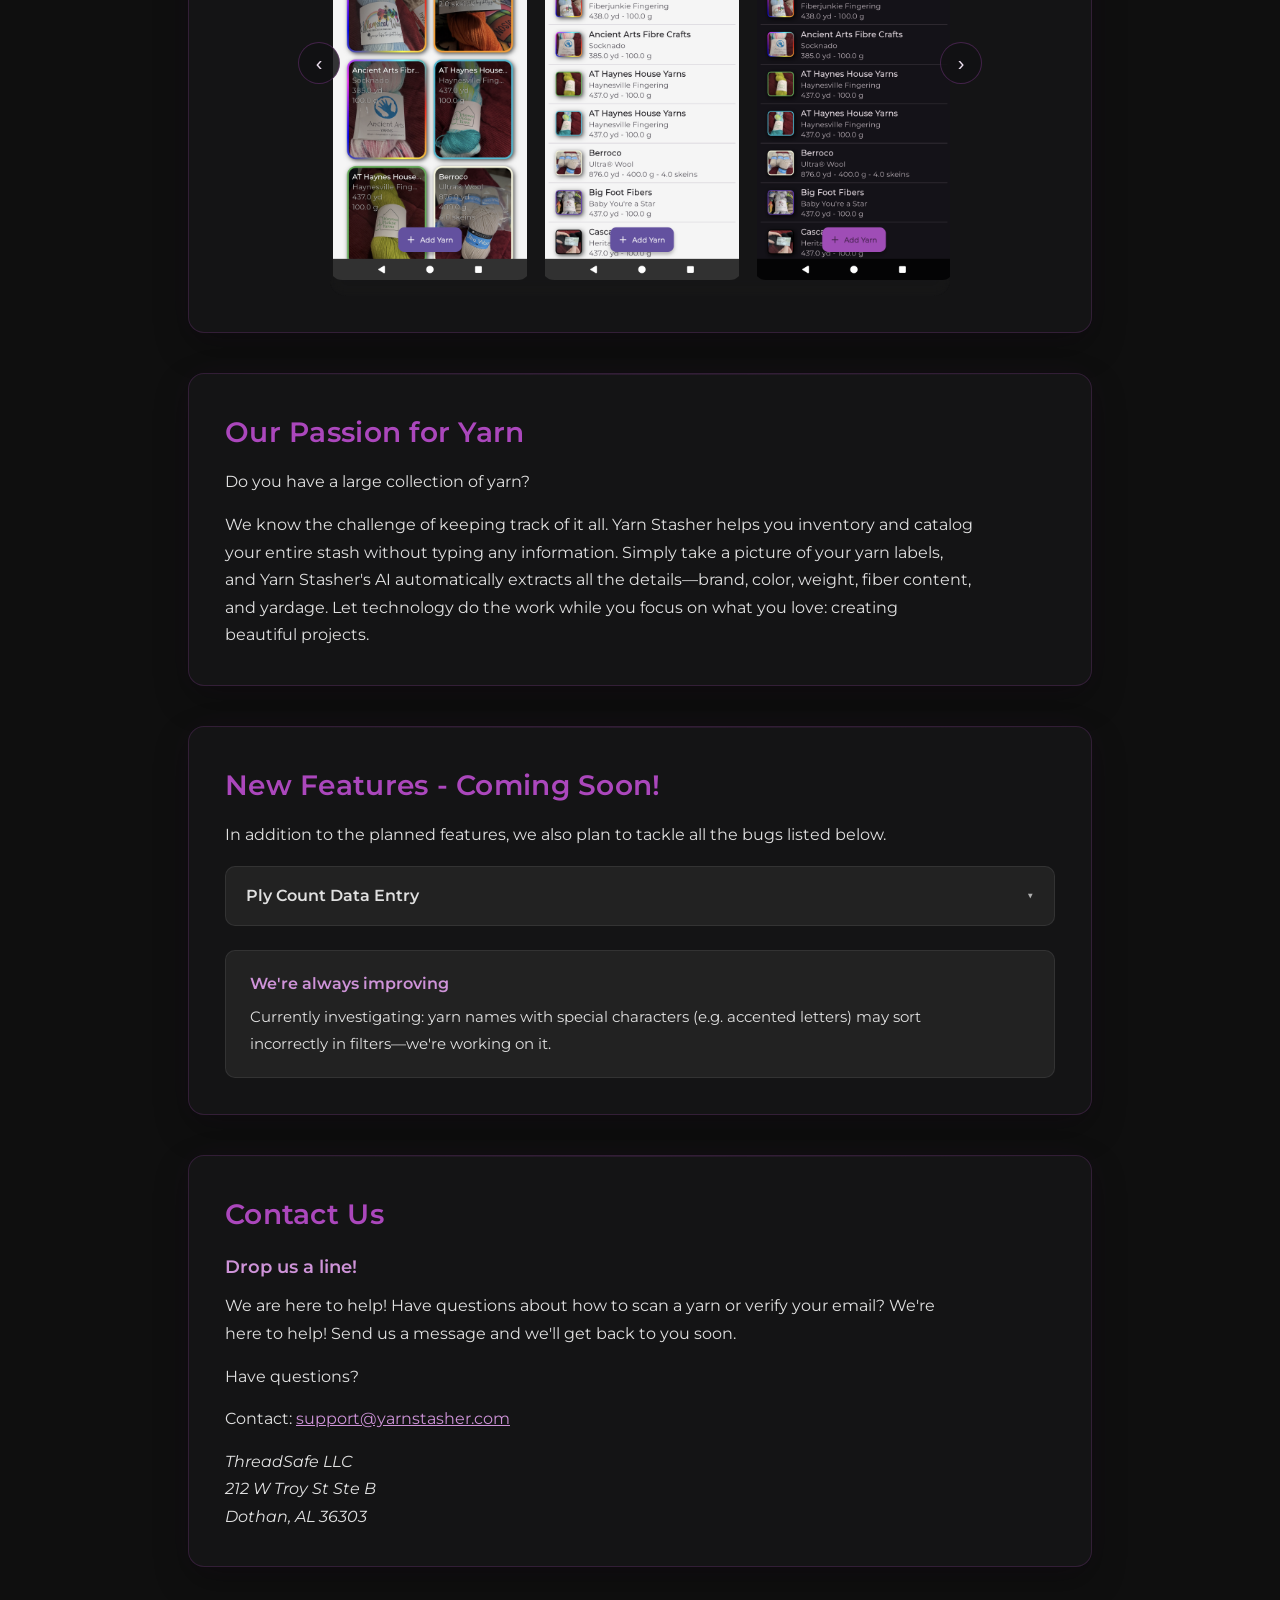
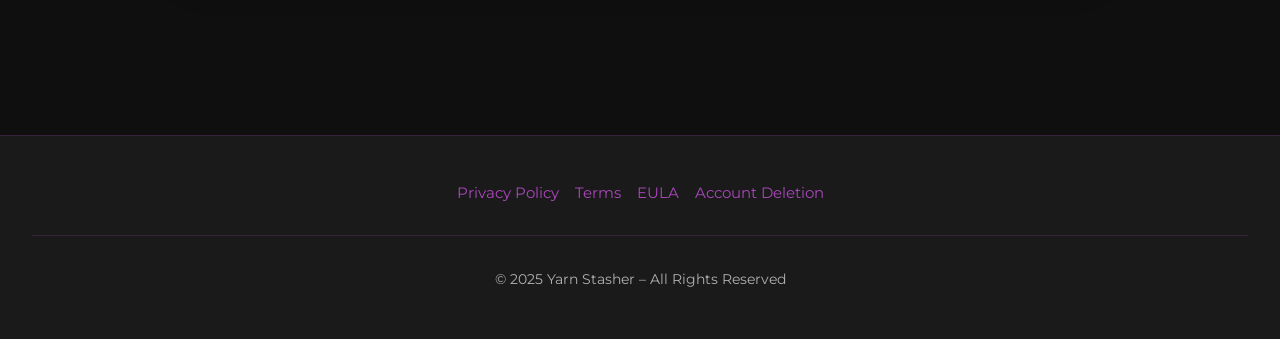
==== commit 6e462313: "IOS added" ====
--- a/index.html
+++ b/index.html
@@ -55,7 +55,7 @@
         <span class="download-sub">Organize your stash in minutes</span>
       </div>
       <div class="app-badges">
-        <a href="https://apps.apple.com/app/yarn-stasher/idXXXXXXXXX" class="app-badge app-badge--apple" aria-label="Download on the App Store">
+        <a href="https://apps.apple.com/us/app/yarn-stasher/id6754806168" class="app-badge app-badge--apple" aria-label="Download on the App Store">
           <img src="https://developer.apple.com/assets/elements/badges/download-on-the-app-store.svg" alt="Download on the App Store">
         </a>
         <a href="https://play.google.com/store/apps/details?id=com.YarnStasher.YarnStasher" class="app-badge app-badge--google-play" aria-label="Get it on Google Play">
@@ -98,10 +98,6 @@
       <p>In addition to the planned features, we also plan to tackle all the bugs listed below.</p>
       <div class="accordion">
         <details class="accordion-item">
-          <summary>Release for IOS Users</summary>
-          <p>We plan to release the app for IOS users soon so that everyone can organize their stash.</p>
-        </details>
-        <details class="accordion-item">
           <summary>Ply Count Data Entry</summary>
           <p>Adds an optional section to a yarn entry about the number of plies in a yarn and a filter in the filters menu to search by ply count.</p>
         </details>
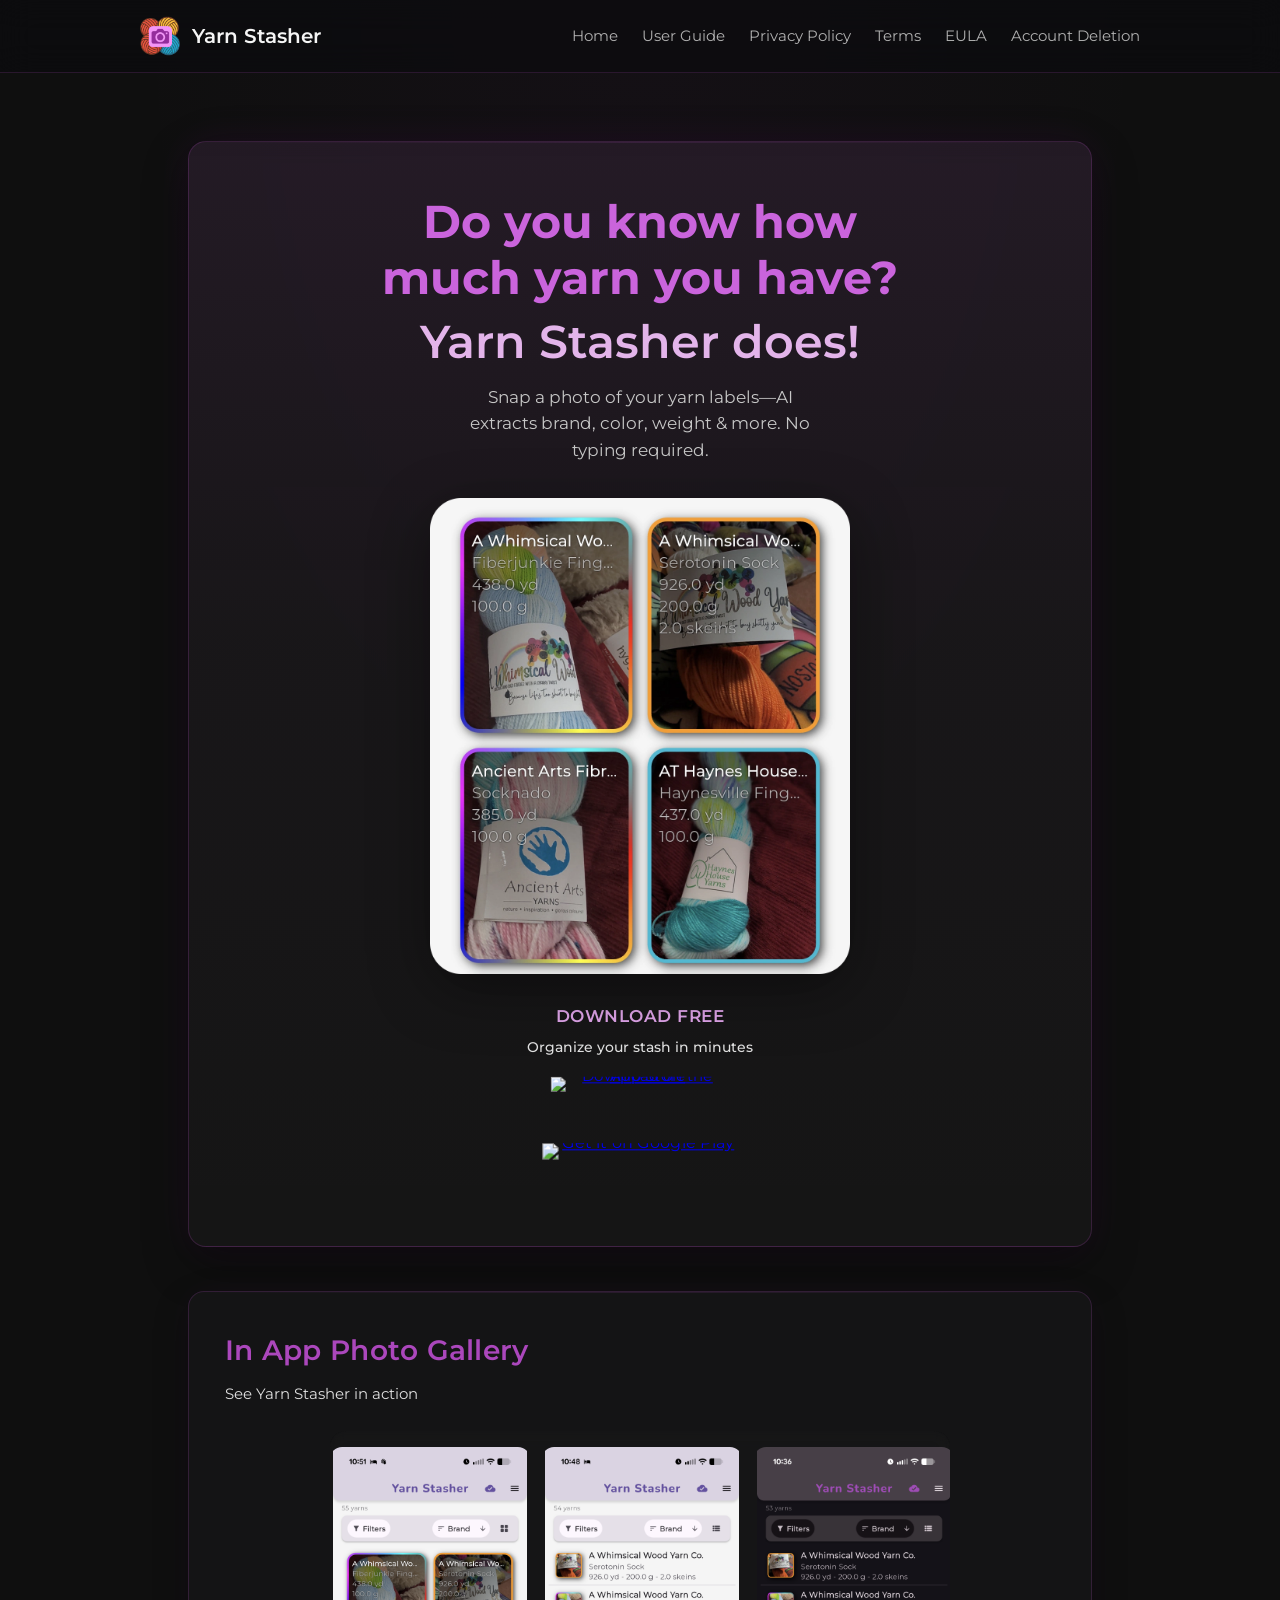
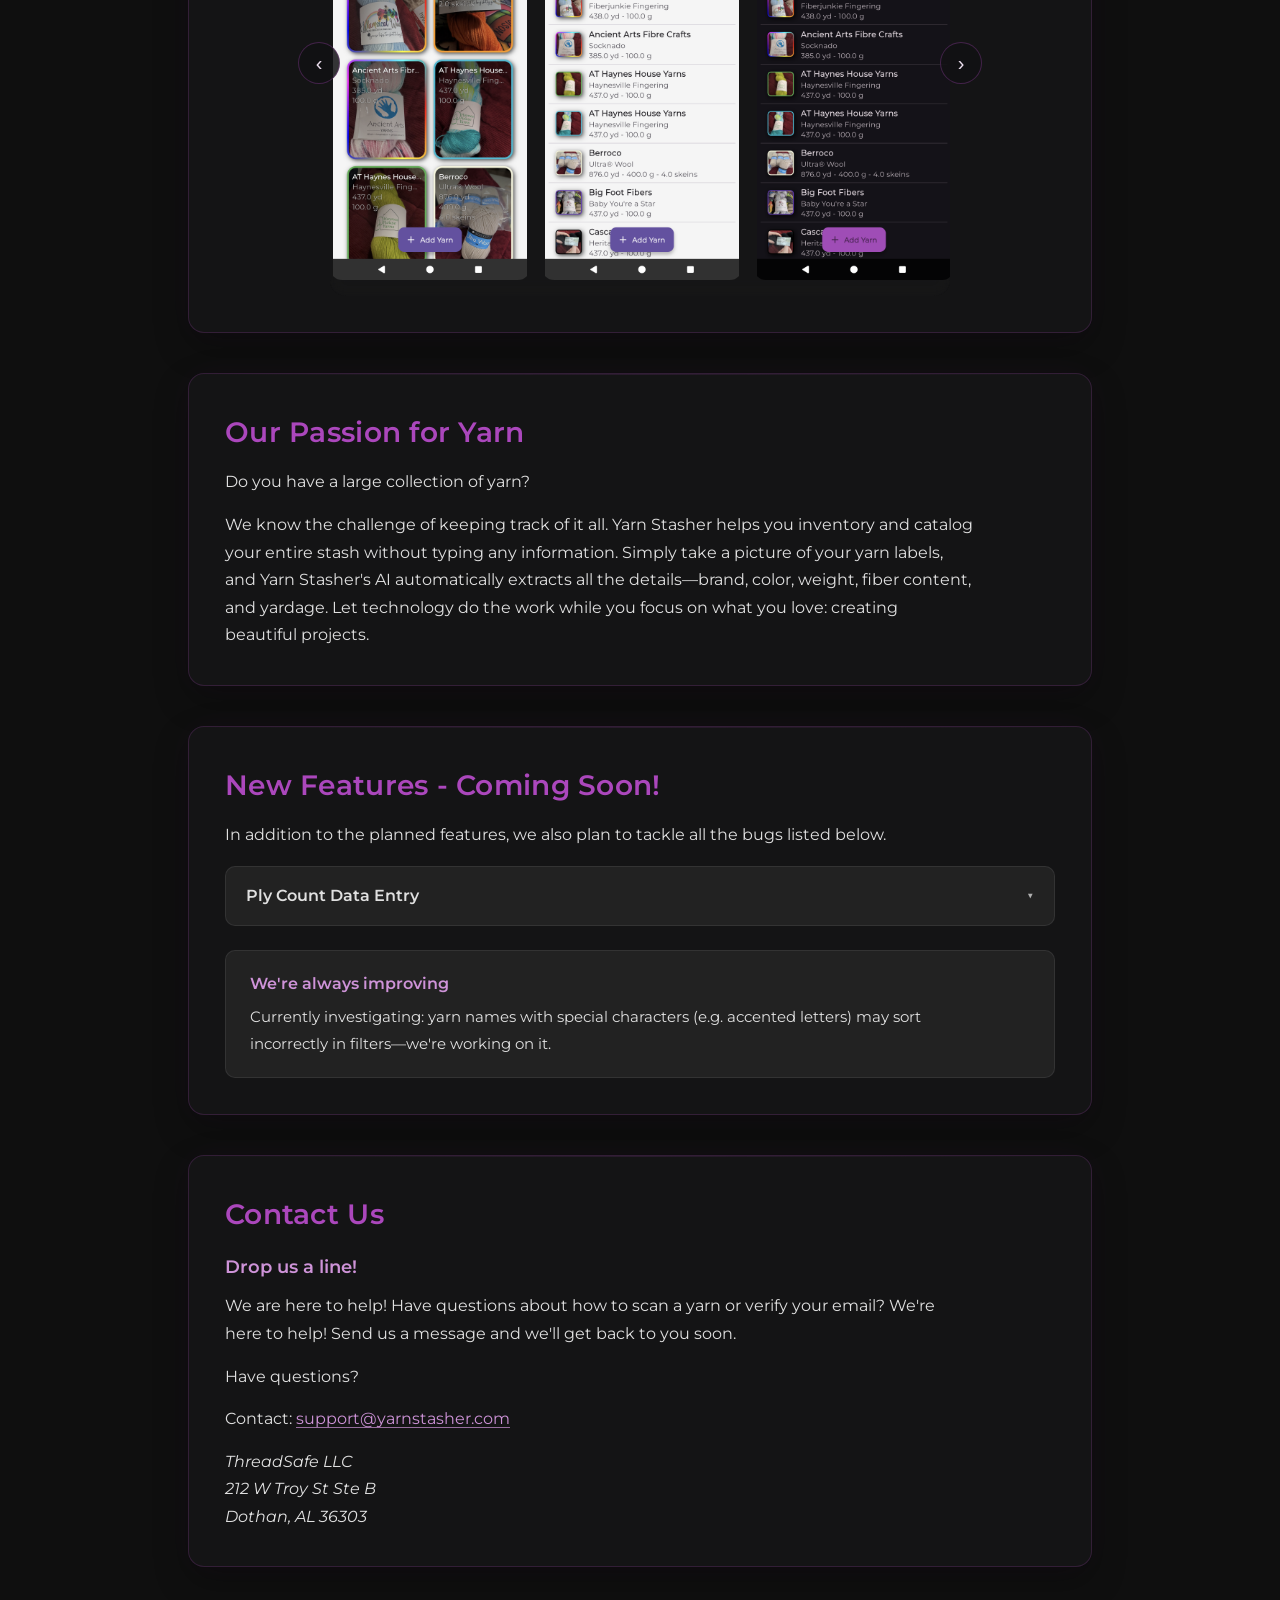
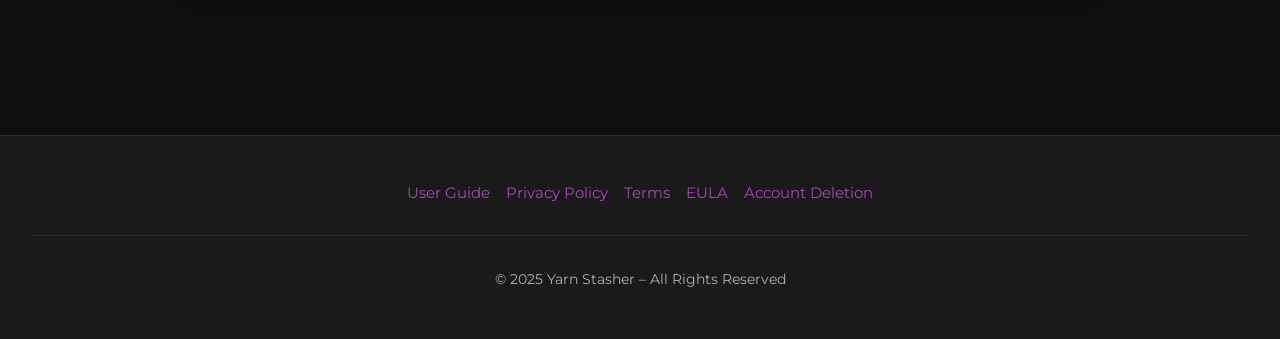
==== commit c1b87851: "Add comprehensive user guide Co-authored-by: Cursor <cursoragent@cursor.com>" ====
--- a/index.html
+++ b/index.html
@@ -3,6 +3,7 @@
 <head>
   <meta charset="UTF-8">
   <meta name="viewport" content="width=device-width, initial-scale=1.0">
+  <link rel="canonical" href="https://yarnstasher.com/">
   <meta name="description" content="Yarn Stasher uses AI to help you inventory all of your yarn. Take a picture of your yarn labels and automatically extract brand, color, weight, and more.">
   
   <!-- Open Graph Meta Tags -->
@@ -35,6 +36,7 @@
       <button class="menu-toggle" aria-label="Toggle menu" aria-expanded="false" aria-controls="main-nav-links">☰</button>
       <ul class="nav-links" id="main-nav-links">
         <li><a href="index.html">Home</a></li>
+        <li><a href="user-guide/">User Guide</a></li>
         <li><a href="privacy-policy.html">Privacy Policy</a></li>
         <li><a href="terms.html">Terms</a></li>
         <li><a href="eula.html">EULA</a></li>
@@ -126,6 +128,7 @@
   <footer>
     <div class="footer-content">
       <nav>
+        <a href="user-guide/">User Guide</a>
         <a href="privacy-policy.html">Privacy Policy</a>
         <a href="terms.html">Terms</a>
         <a href="eula.html">EULA</a>
--- a/style.css
+++ b/style.css
@@ -38,7 +38,7 @@
   color: var(--accent-light);
 }
 
-header {
+body > header {
   position: sticky;
   top: 0;
   z-index: 100;
@@ -720,6 +720,647 @@
   box-shadow: 0 4px 16px rgba(0, 0, 0, 0.3);
 }
 
+/* ===== User Guide ===== */
+.guide-page .guide-main {
+  max-width: 980px;
+}
+
+.guide-hero {
+  position: relative;
+  z-index: 0;
+  margin-bottom: 2rem;
+}
+
+.guide-kicker {
+  margin: 0 0 0.35rem;
+  font-size: 0.8rem;
+  font-weight: 700;
+  letter-spacing: 0.14em;
+  text-transform: uppercase;
+  color: var(--accent-light);
+}
+
+.guide-lede {
+  color: var(--text-secondary);
+  max-width: 62ch;
+  font-size: 1.05rem;
+}
+
+/* Body/content links: never fall back to browser-default blue on dark UI */
+.guide-content a,
+.legal-content a,
+.contact a {
+  color: var(--accent-light);
+  text-decoration: underline;
+  text-underline-offset: 0.18em;
+  text-decoration-thickness: 1px;
+  text-decoration-color: rgba(206, 147, 216, 0.7);
+}
+
+.guide-content a:visited,
+.legal-content a:visited,
+.contact a:visited {
+  color: var(--accent-light);
+}
+
+.guide-content a:hover,
+.legal-content a:hover,
+.contact a:hover {
+  color: #f8e7fb;
+  text-decoration-color: currentColor;
+}
+
+.guide-actions {
+  display: flex;
+  flex-wrap: wrap;
+  align-items: center;
+  gap: 1rem;
+  margin-top: 1.25rem;
+}
+
+.guide-print-btn {
+  border: none;
+  cursor: pointer;
+  font: inherit;
+}
+
+.guide-secondary-link {
+  color: var(--accent-light);
+  text-decoration: none;
+  font-weight: 500;
+}
+
+.guide-secondary-link:hover {
+  text-decoration: underline;
+}
+
+.guide-tap {
+  display: inline;
+  padding: 0.12em 0.5em;
+  border-radius: 999px;
+  background: rgba(171, 71, 188, 0.22);
+  color: #f3d9f8;
+  font-weight: 600;
+  font-size: 0.92em;
+  white-space: nowrap;
+  border: 1px solid rgba(206, 147, 216, 0.35);
+  line-height: 1.85;
+  -webkit-box-decoration-break: clone;
+  box-decoration-break: clone;
+}
+
+.guide-n {
+  display: inline-flex;
+  align-items: center;
+  justify-content: center;
+  width: 1.45em;
+  height: 1.45em;
+  margin-right: 0.45em;
+  border-radius: 50%;
+  background: var(--accent);
+  color: #fff;
+  font-size: 0.78rem;
+  font-weight: 700;
+  vertical-align: -0.22em;
+  box-shadow: 0 0 0 2px rgba(255, 255, 255, 0.12);
+}
+
+.guide-secnum {
+  display: inline-flex;
+  align-items: center;
+  justify-content: center;
+  min-width: 1.7rem;
+  height: 1.7rem;
+  margin-right: 0.55rem;
+  padding: 0 0.4rem;
+  border-radius: 8px;
+  background: rgba(171, 71, 188, 0.18);
+  color: var(--accent-light);
+  font-size: 0.95rem;
+  vertical-align: 0.05em;
+}
+
+.guide-toc {
+  display: block;
+  background: rgba(23, 23, 25, 0.74);
+  border: 1px solid rgba(171, 71, 188, 0.2);
+  border-radius: 14px;
+  padding: 1.5rem 1.75rem;
+  margin-bottom: 2.5rem;
+}
+
+.guide-toc h2 {
+  margin: 0 0 0.85rem;
+  font-size: 1.2rem;
+}
+
+.guide-toc ol {
+  margin: 0;
+  padding-left: 1.35rem;
+  display: grid;
+  grid-template-columns: 1fr;
+  gap: 0.15rem 2rem;
+}
+
+@media (min-width: 700px) {
+  .guide-toc ol {
+    grid-template-columns: 1fr 1fr;
+  }
+}
+
+.guide-toc li {
+  break-inside: avoid;
+  margin: 0.35rem 0;
+}
+
+.guide-toc a {
+  color: var(--text-secondary);
+  text-decoration: none;
+}
+
+.guide-toc a:hover {
+  color: var(--accent-light);
+  text-decoration: underline;
+  text-decoration-color: currentColor;
+}
+
+.guide-content {
+  max-width: none;
+}
+
+.guide-section {
+  margin-bottom: 2.75rem;
+  padding: 1.75rem 1.6rem 1.4rem;
+  background: rgba(23, 23, 25, 0.55);
+  border: 1px solid rgba(171, 71, 188, 0.18);
+  border-radius: 16px;
+  scroll-margin-top: 6.5rem;
+}
+
+.guide-section h2 {
+  font-size: 1.45rem;
+  margin: 0 0 0.85rem;
+  break-after: avoid;
+}
+
+.guide-section h3 {
+  font-size: 1.08rem;
+  margin: 1.35rem 0 0.6rem;
+  break-after: avoid;
+}
+
+.guide-howto {
+  display: grid;
+  grid-template-columns: minmax(200px, 280px) minmax(0, 1fr);
+  gap: 1.4rem 1.75rem;
+  align-items: start;
+  margin: 1.25rem 0 1.5rem;
+}
+
+.guide-shot {
+  margin: 0;
+  padding: 1rem 1.1rem 0.35rem 0.35rem;
+}
+
+.guide-phone {
+  position: relative;
+  display: inline-block;
+  width: 100%;
+  max-width: 280px;
+  border-radius: 22px;
+  overflow: visible;
+  background: transparent;
+}
+
+.guide-phone img {
+  display: block;
+  width: 100%;
+  height: auto;
+  border-radius: 22px;
+  box-shadow: 0 16px 40px rgba(0, 0, 0, 0.45), 0 0 0 1px rgba(171, 71, 188, 0.28);
+}
+
+.guide-pins {
+  position: absolute;
+  inset: 0;
+  margin: 0;
+  padding: 0;
+  list-style: none;
+}
+
+.guide-pin {
+  position: absolute;
+  left: var(--x);
+  top: var(--y);
+  width: var(--rw, 12%);
+  height: var(--rh, 5.5%);
+  transform: translate(-50%, -50%);
+  margin: 0;
+  padding: 0;
+  border: 0;
+  outline: 2.5px solid #ce93d8;
+  outline-offset: 0;
+  border-radius: var(--rr, 12px);
+  background: rgba(171, 71, 188, 0.12);
+  box-shadow: 0 0 0 2px rgba(255, 255, 255, 0.92);
+  cursor: pointer;
+  appearance: none;
+  font: inherit;
+  color: inherit;
+  touch-action: manipulation;
+}
+
+.guide-pin:hover,
+.guide-pin:focus-visible,
+.guide-pin.is-active {
+  background: rgba(171, 71, 188, 0.26);
+  outline-color: #f3d9f8;
+  z-index: 2;
+}
+
+.guide-pin-n {
+  position: absolute;
+  z-index: 3;
+  width: 1.4rem;
+  height: 1.4rem;
+  border-radius: 50%;
+  background: #7b1fa2;
+  color: #fff;
+  font-size: 0.72rem;
+  font-weight: 700;
+  display: flex;
+  align-items: center;
+  justify-content: center;
+  border: 2px solid #fff;
+  box-shadow: 0 2px 8px rgba(0, 0, 0, 0.45);
+  pointer-events: none;
+  line-height: 1;
+}
+
+.guide-pin:hover .guide-pin-n,
+.guide-pin:focus-visible .guide-pin-n,
+.guide-pin.is-active .guide-pin-n {
+  background: #6a1b9a;
+  box-shadow: 0 0 0 3px rgba(206, 147, 216, 0.55), 0 2px 8px rgba(0, 0, 0, 0.45);
+}
+
+.guide-pin--below .guide-pin-n {
+  left: 50%;
+  top: calc(100% + 0.55rem);
+  transform: translateX(-50%);
+}
+
+.guide-pin--above .guide-pin-n {
+  left: 50%;
+  bottom: calc(100% + 0.55rem);
+  transform: translateX(-50%);
+}
+
+.guide-pin--left .guide-pin-n {
+  right: calc(100% + 0.55rem);
+  top: 50%;
+  transform: translateY(-50%);
+}
+
+.guide-pin--right .guide-pin-n {
+  left: calc(100% + 0.55rem);
+  top: 50%;
+  transform: translateY(-50%);
+}
+
+.guide-shot figcaption {
+  margin-top: 0.6rem;
+  font-size: 0.85rem;
+  color: var(--muted);
+  max-width: 32ch;
+}
+
+.guide-legend {
+  list-style: none;
+  margin: 0;
+  padding: 0;
+}
+
+.guide-legend li {
+  display: block;
+  margin: 0 0 0.55rem;
+  padding: 0.4rem 0.55rem 0.4rem 2.25em;
+  text-indent: -1.9em;
+  border-radius: 10px;
+  color: var(--text-secondary);
+  line-height: 1.65;
+}
+
+.guide-legend .guide-n {
+  text-indent: 0;
+}
+
+.guide-legend .guide-tap {
+  text-indent: 0;
+}
+
+.guide-howto .guide-legend li {
+  cursor: pointer;
+}
+
+.guide-howto .guide-legend li:hover,
+.guide-legend li.is-active {
+  background: rgba(171, 71, 188, 0.22);
+  box-shadow: inset 3px 0 0 var(--accent-light);
+}
+
+.guide-legend li:last-child {
+  margin-bottom: 0;
+}
+
+.guide-link-list {
+  list-style: none;
+  margin: 0.35rem 0 1rem;
+  padding: 0;
+}
+
+.guide-link-list li {
+  margin: 0.55rem 0;
+}
+
+.guide-link-list a {
+  font-weight: 600;
+}
+
+.guide-callout {
+  margin: 1.25rem 0 0;
+  padding: 1rem 1.15rem;
+  background: rgba(171, 71, 188, 0.12);
+  border-left: 3px solid var(--accent);
+  border-radius: 0 10px 10px 0;
+  color: var(--text-secondary);
+  break-inside: avoid;
+}
+
+.guide-faq dt {
+  font-weight: 600;
+  color: var(--accent-light);
+  margin-top: 1rem;
+  break-after: avoid;
+}
+
+.guide-faq dd {
+  margin: 0.35rem 0 0.75rem;
+  color: var(--muted);
+}
+
+.guide-index {
+  columns: 2;
+  column-gap: 1.5rem;
+  padding-left: 1.1rem;
+  margin-top: 0.75rem;
+}
+
+.guide-index li {
+  break-inside: avoid;
+  margin: 0.25rem 0;
+}
+
+.guide-index a {
+  color: var(--text-secondary);
+  text-decoration: none;
+}
+
+.guide-index a:hover {
+  color: var(--accent-light);
+  text-decoration: underline;
+  text-decoration-color: currentColor;
+}
+
+.guide-index-heading {
+  margin-top: 2rem;
+}
+
+@media (max-width: 760px) {
+  .guide-howto {
+    grid-template-columns: 1fr;
+  }
+
+  .guide-phone {
+    max-width: 240px;
+  }
+
+  .guide-index {
+    columns: 1;
+  }
+
+  .guide-section {
+    padding: 1.25rem 1rem 1rem;
+  }
+}
+
+@media (prefers-reduced-motion: reduce) {
+  .guide-pin,
+  .guide-pin-n {
+    transition: none;
+  }
+}
+
+/* Print / Save as PDF — one topic per page, screenshot + steps stay together */
+@media print {
+  @page {
+    size: letter;
+    margin: 0.55in 0.6in 0.65in;
+  }
+
+  @page :first {
+    margin-top: 0.5in;
+  }
+
+  :root {
+    --bg: #ffffff;
+    --surface: #ffffff;
+    --surface-elevated: #ffffff;
+    --text: #111111;
+    --text-secondary: #222222;
+    --accent: #6a1b7a;
+    --accent-light: #4a148c;
+    --muted: #333333;
+    --muted-soft: #444444;
+    --border: #cccccc;
+  }
+
+  body.guide-page {
+    background: #fff !important;
+    background-image: none !important;
+    color: #111 !important;
+    font-size: 10.5pt;
+    line-height: 1.4;
+  }
+
+  body > header,
+  footer,
+  .menu-toggle,
+  .no-print,
+  .guide-actions {
+    display: none !important;
+  }
+
+  main,
+  .guide-page .guide-main {
+    max-width: none;
+    margin: 0;
+    padding: 0;
+  }
+
+  h1, h2, h3, h4 {
+    color: #4a148c !important;
+  }
+
+  .guide-kicker {
+    color: #6a1b7a;
+  }
+
+  .guide-hero {
+    margin-bottom: 1rem;
+  }
+
+  .guide-toc {
+    background: #f7f3f9;
+    border: 1px solid #d7c4de;
+    box-shadow: none;
+    border-radius: 8px;
+    break-after: page;
+  }
+
+  .guide-toc a,
+  .guide-index a,
+  .guide-content a {
+    color: #4a148c !important;
+    text-decoration: underline;
+    text-decoration-color: #9c4dcc;
+  }
+
+  .guide-content a[href^="http"]::after,
+  .guide-content a[href^="mailto"]::after {
+    content: " (" attr(href) ")";
+    font-size: 0.85em;
+    color: #444;
+    word-break: break-all;
+  }
+
+  .guide-content a[href^="../"]::after,
+  .guide-content a[href^="#"]::after {
+    content: none;
+  }
+
+  .guide-section {
+    background: transparent;
+    border: 0;
+    border-radius: 0;
+    padding: 0;
+    margin: 0;
+    break-before: page;
+    break-inside: auto;
+  }
+
+  .guide-section--first {
+    break-before: auto;
+  }
+
+  .guide-print-break {
+    break-before: page;
+  }
+
+  .guide-section h2,
+  .guide-section h3,
+  .guide-howto,
+  .guide-callout,
+  .guide-legend,
+  .guide-faq dt {
+    break-inside: avoid;
+    break-after: avoid-page;
+  }
+
+  .guide-howto {
+    grid-template-columns: 2.15in 1fr;
+    gap: 0.7rem 0.9rem;
+    margin: 0.55rem 0 0.75rem;
+    break-inside: avoid;
+  }
+
+  .guide-phone {
+    max-width: 2.15in;
+    border-radius: 14px;
+    box-shadow: none;
+    background: transparent;
+    overflow: visible;
+  }
+
+  .guide-phone img {
+    border-radius: 14px;
+    box-shadow: none;
+    border: 1px solid #bbb;
+  }
+
+  .guide-pin {
+    background: rgba(106, 27, 122, 0.08);
+    border: 0;
+    outline: 2px solid #6a1b7a;
+    box-shadow: 0 0 0 1.5px #fff;
+    cursor: default;
+    print-color-adjust: exact;
+    -webkit-print-color-adjust: exact;
+  }
+
+  .guide-pin-n {
+    width: 1.05rem;
+    height: 1.05rem;
+    font-size: 0.58rem;
+    background: #6a1b7a;
+    border: 1.5px solid #fff;
+    box-shadow: 0 0 0 1px #6a1b7a;
+    print-color-adjust: exact;
+    -webkit-print-color-adjust: exact;
+  }
+
+  .guide-howto .guide-legend li {
+    cursor: default;
+    padding: 0.15rem 0 0.15rem 2.1em;
+    text-indent: -1.9em;
+    margin: 0 0 0.45rem;
+    background: transparent;
+  }
+
+  .guide-n,
+  .guide-secnum,
+  .guide-tap {
+    print-color-adjust: exact;
+    -webkit-print-color-adjust: exact;
+  }
+
+  .guide-tap {
+    background: #f3e6f7;
+    color: #4a148c;
+    border-color: #c9a3d4;
+  }
+
+  .guide-n {
+    background: #6a1b7a;
+    color: #fff;
+  }
+
+  .guide-secnum {
+    background: #efe2f4;
+    color: #4a148c;
+  }
+
+  .guide-callout {
+    background: #f3eef5;
+    border-left-color: #6a1b7a;
+    color: #222;
+  }
+
+  .guide-shot figcaption {
+    color: #444;
+  }
+}
+
 @media (prefers-reduced-motion: reduce) {
   * {
     animation-duration: 0.01ms !important;
@@ -731,7 +1372,7 @@
 
 /* Tablet */
 @media (max-width: 1100px) {
-  header {
+  body > header {
     padding: 0.8rem 1rem;
   }
 
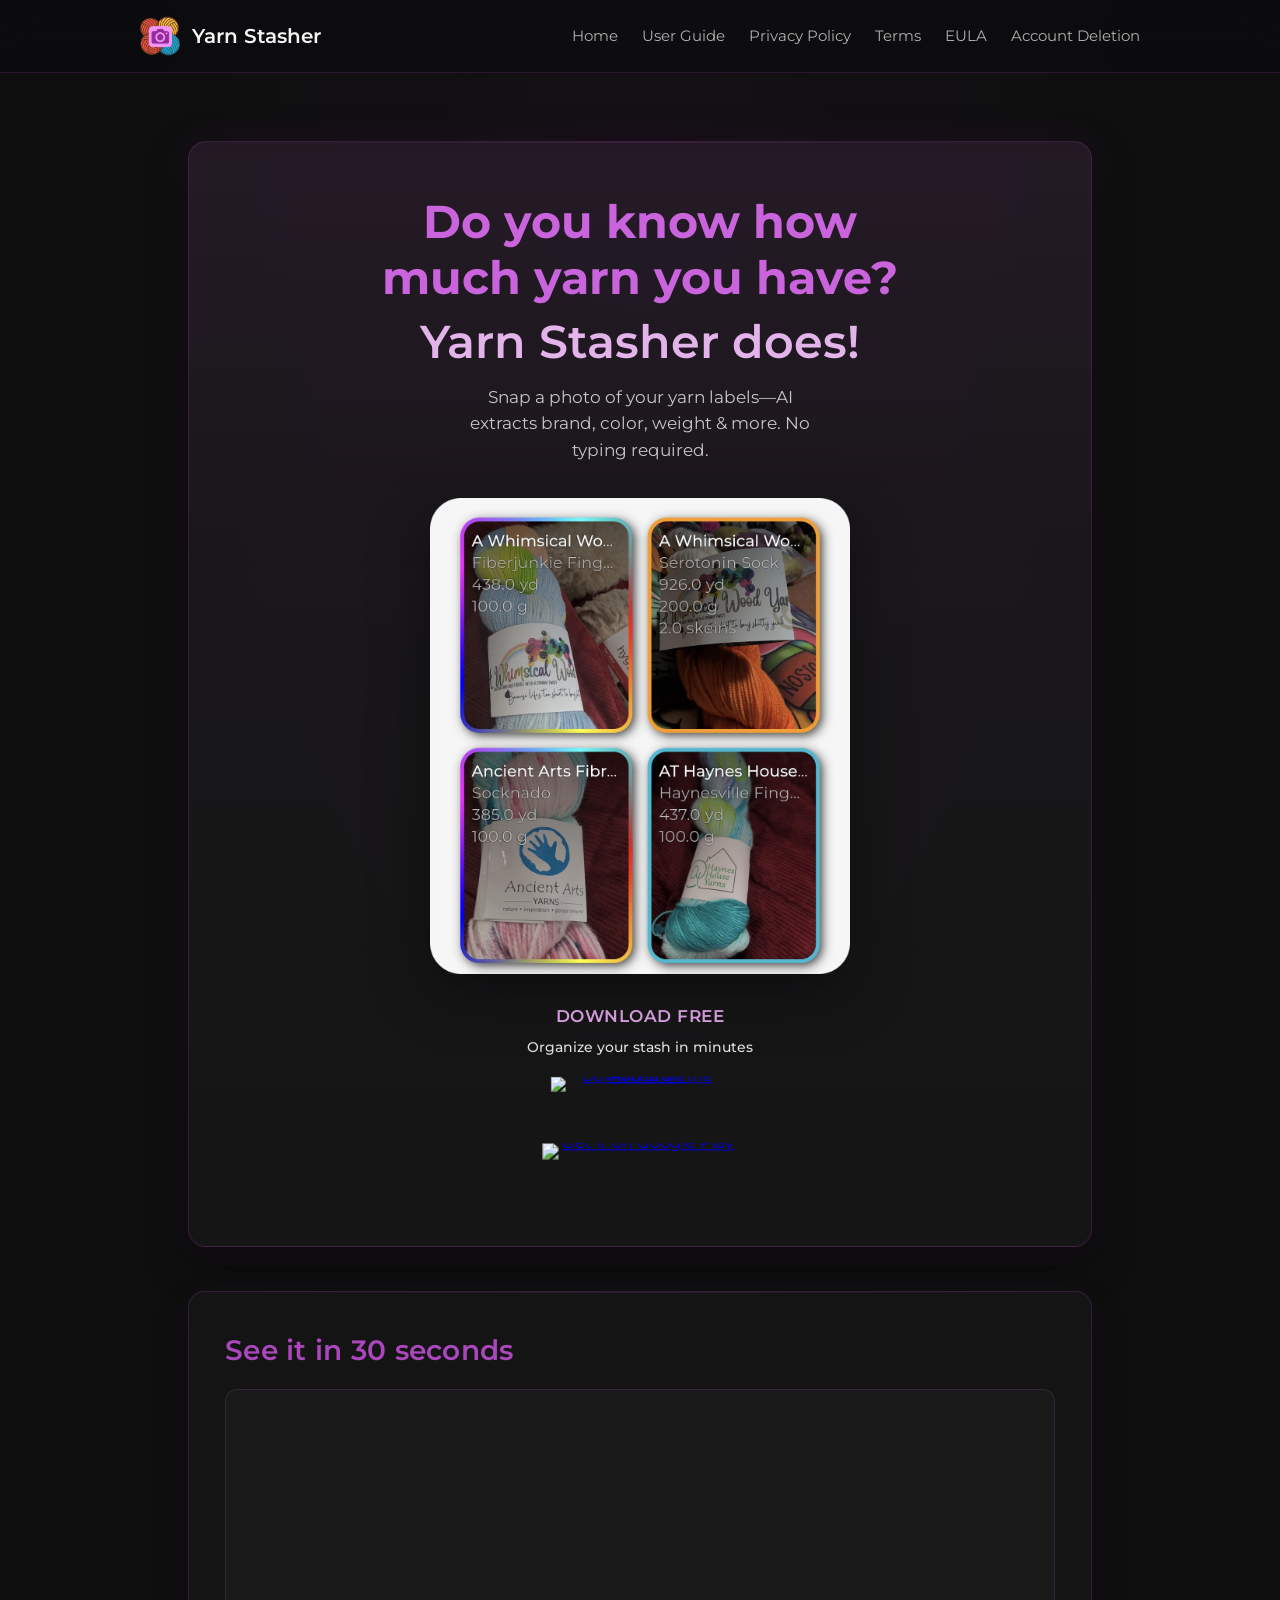
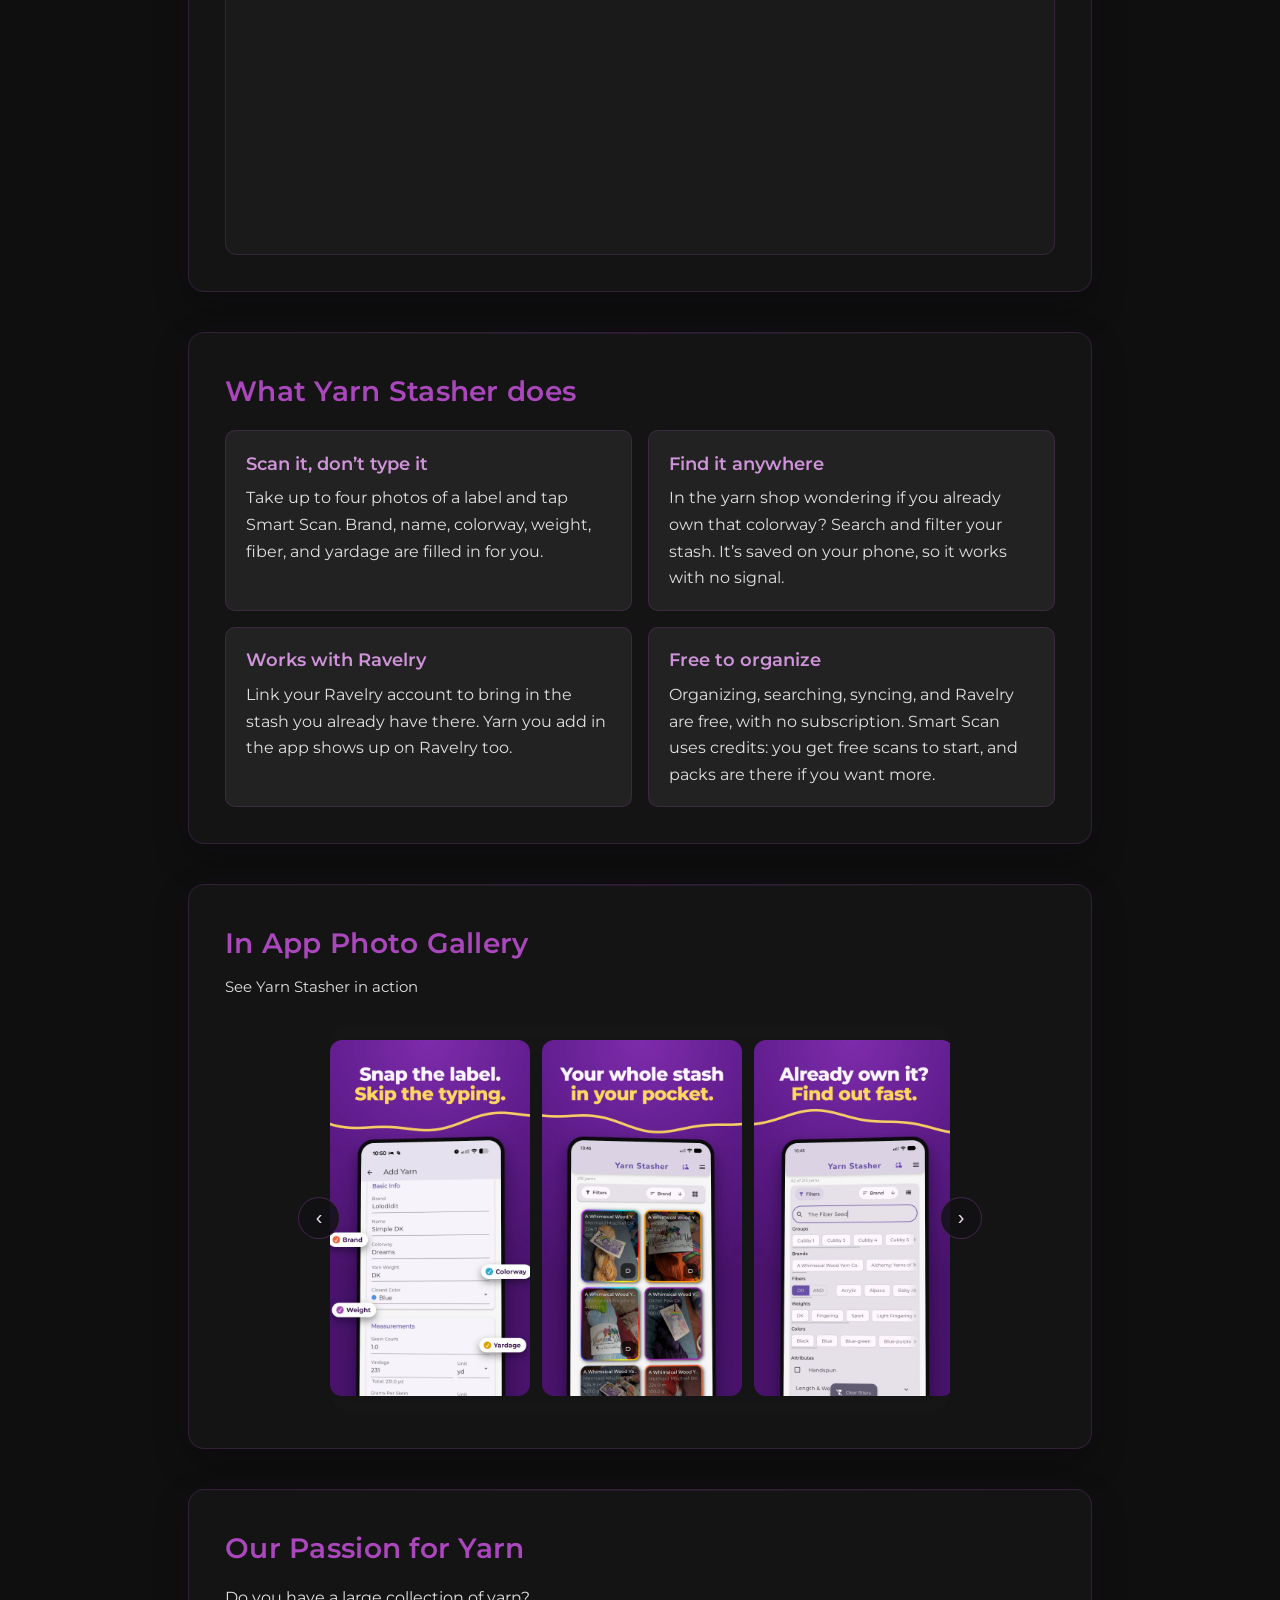
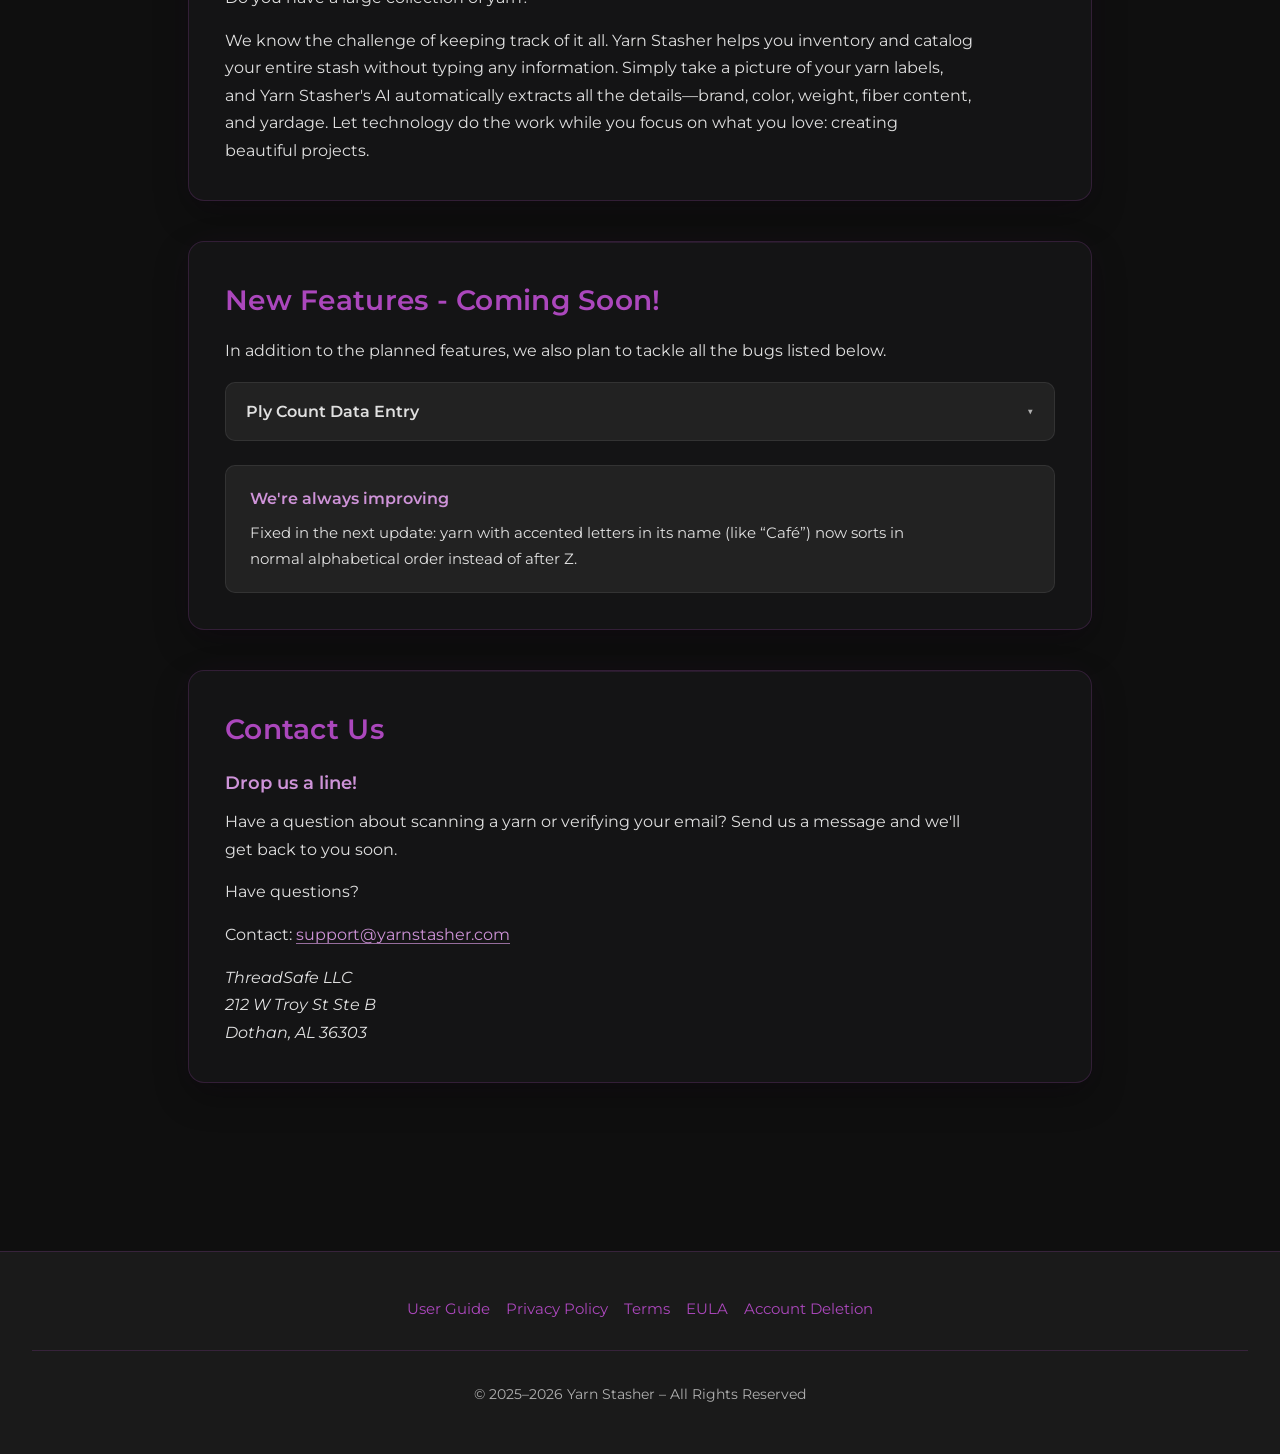
==== commit d1087115: "Home page: promo video, new gallery screenshots, highlights; user guide update - "See it in 30 secon" ====
--- a/index.html
+++ b/index.html
@@ -66,24 +66,48 @@
       </div>
     </section>
 
+    <section class="promo-video" id="video" aria-labelledby="video-title">
+      <h2 id="video-title">See it in 30 seconds</h2>
+      <div class="video-frame">
+        <iframe src="https://www.youtube-nocookie.com/embed/cnjoRtr-QtY?rel=0" title="Yarn Stasher: Scan Yarn Labels and Organize Your Stash" loading="lazy" allow="accelerometer; encrypted-media; gyroscope; picture-in-picture; web-share" referrerpolicy="strict-origin-when-cross-origin" allowfullscreen></iframe>
+      </div>
+    </section>
+
+    <section class="highlights" id="highlights" aria-labelledby="highlights-title">
+      <h2 id="highlights-title">What Yarn Stasher does</h2>
+      <div class="highlights-grid">
+        <div class="highlight">
+          <h3>Scan it, don’t type it</h3>
+          <p>Take up to four photos of a label and tap Smart Scan. Brand, name, colorway, weight, fiber, and yardage are filled in for you.</p>
+        </div>
+        <div class="highlight">
+          <h3>Find it anywhere</h3>
+          <p>In the yarn shop wondering if you already own that colorway? Search and filter your stash. It’s saved on your phone, so it works with no signal.</p>
+        </div>
+        <div class="highlight">
+          <h3>Works with Ravelry</h3>
+          <p>Link your Ravelry account to bring in the stash you already have there. Yarn you add in the app shows up on Ravelry too.</p>
+        </div>
+        <div class="highlight">
+          <h3>Free to organize</h3>
+          <p>Organizing, searching, syncing, and Ravelry are free, with no subscription. Smart Scan uses credits: you get free scans to start, and packs are there if you want more.</p>
+        </div>
+      </div>
+    </section>
+
     <section class="gallery" id="gallery">
       <h2>In App Photo Gallery</h2>
       <p class="gallery-intro">See Yarn Stasher in action</p>
       <div class="gallery-carousel-wrapper">
         <button class="carousel-scroll-btn prev" aria-label="Scroll left">‹</button>
         <div class="gallery-carousel">
-          <div class="gallery-item"><img src="images/Stash_Light_Grid.png" alt="Stash grid view" loading="lazy"></div>
-          <div class="gallery-item"><img src="images/Stash_Light_List.png" alt="Stash list view" loading="lazy"></div>
-          <div class="gallery-item"><img src="images/Stash_Dark_List.png" alt="Stash list dark mode" loading="lazy"></div>
-          <div class="gallery-item"><img src="images/Yarn_Light_Detail_filled.png" alt="Yarn detail screen" loading="lazy"></div>
-          <div class="gallery-item"><img src="images/Yarn_Dark_Detail.png" alt="Yarn detail dark mode" loading="lazy"></div>
-          <div class="gallery-item"><img src="images/Scan_Light_Detail.png" alt="Smart scan feature" loading="lazy"></div>
-          <div class="gallery-item"><img src="images/Scan_Light_Detail_Filled.png" alt="Scan with data" loading="lazy"></div>
-          <div class="gallery-item"><img src="images/Filter_Light_List.png" alt="Filter menu" loading="lazy"></div>
-          <div class="gallery-item"><img src="images/Filter_Dark_List.png" alt="Filter dark mode" loading="lazy"></div>
-          <div class="gallery-item"><img src="images/Filter_Light_Sort.png" alt="Filter and sort" loading="lazy"></div>
-          <div class="gallery-item"><img src="images/Settings_Light.png" alt="Settings screen" loading="lazy"></div>
-          <div class="gallery-item"><img src="images/Settings_Light_Raverly.png" alt="Ravelry settings" loading="lazy"></div>
+          <div class="gallery-item"><img src="images/gallery/screen-1.webp" alt="Snap the label. Skip the typing: Smart Scan fills in the yarn details" width="1080" height="1920" loading="lazy"></div>
+          <div class="gallery-item"><img src="images/gallery/screen-2.webp" alt="Your whole stash in your pocket" width="1080" height="1920" loading="lazy"></div>
+          <div class="gallery-item"><img src="images/gallery/screen-3.webp" alt="Already own it? Find out fast with search and filters" width="1080" height="1920" loading="lazy"></div>
+          <div class="gallery-item"><img src="images/gallery/screen-4.webp" alt="Works with Ravelry" width="1080" height="1920" loading="lazy"></div>
+          <div class="gallery-item"><img src="images/gallery/screen-5.webp" alt="Know exactly what is left with the skein calculator" width="1080" height="1920" loading="lazy"></div>
+          <div class="gallery-item"><img src="images/gallery/screen-6.webp" alt="Sort it your way" width="1080" height="1920" loading="lazy"></div>
+          <div class="gallery-item"><img src="images/gallery/screen-7.webp" alt="Free to organize. No subscription." width="1080" height="1920" loading="lazy"></div>
         </div>
         <button class="carousel-scroll-btn next" aria-label="Scroll right">›</button>
       </div>
@@ -106,14 +130,14 @@
       </div>
       <div class="coming-soon-known-bugs">
         <h3>We're always improving</h3>
-        <p>Currently investigating: yarn names with special characters (e.g. accented letters) may sort incorrectly in filters—we're working on it.</p>
+        <p>Fixed in the next update: yarn with accented letters in its name (like “Café”) now sorts in normal alphabetical order instead of after Z.</p>
       </div>
     </section>
 
     <section class="contact">
       <h2>Contact Us</h2>
       <h3>Drop us a line!</h3>
-      <p>We are here to help! Have questions about how to scan a yarn or verify your email? We're here to help! Send us a message and we'll get back to you soon.</p>
+      <p>Have a question about scanning a yarn or verifying your email? Send us a message and we'll get back to you soon.</p>
       <p>Have questions?</p> 
       <p>Contact: <a href="mailto:support@yarnstasher.com">support@yarnstasher.com</a></p>
       <p class="address">ThreadSafe LLC<br>212 W Troy St Ste B<br>Dothan, AL 36303</p>
@@ -135,7 +159,7 @@
         <a href="account-deletion.html">Account Deletion</a>
       </nav>
     </div>
-    <p class="copyright">© 2025 Yarn Stasher – All Rights Reserved</p>
+    <p class="copyright">© 2025–2026 Yarn Stasher – All Rights Reserved</p>
   </footer>
   <script src="script.js"></script>
 </body>
--- a/style.css
+++ b/style.css
@@ -383,6 +383,56 @@
 .features p:last-child,
 .contact p:last-child {
   margin-bottom: 0;
+}
+
+.video-frame {
+  position: relative;
+  width: 100%;
+  max-width: 960px;
+  margin: 1rem auto 0;
+  aspect-ratio: 16 / 9;
+  border-radius: 12px;
+  overflow: hidden;
+  border: 1px solid var(--border);
+  background: var(--surface);
+}
+
+.video-frame iframe {
+  position: absolute;
+  inset: 0;
+  width: 100%;
+  height: 100%;
+  border: 0;
+}
+
+.highlights-grid {
+  display: grid;
+  grid-template-columns: 1fr;
+  gap: 1rem;
+  margin-top: 1rem;
+}
+
+@media (min-width: 700px) {
+  .highlights-grid {
+    grid-template-columns: repeat(2, minmax(0, 1fr));
+  }
+}
+
+.highlight {
+  padding: 1.1rem 1.25rem;
+  background: rgba(40, 40, 40, 0.7);
+  border-radius: 10px;
+  border: 1px solid var(--border);
+}
+
+.highlight h3 {
+  margin: 0 0 0.45rem;
+}
+
+.highlight p {
+  margin: 0;
+  color: var(--text-secondary);
+  font-size: 0.97rem;
 }
 
 .coming-soon-known-bugs {
@@ -513,7 +563,8 @@
 
 .gallery-item img {
   width: 100%;
-  aspect-ratio: 9 / 19.5;
+  aspect-ratio: 9 / 16;
+  height: auto;
   object-fit: contain;
   display: block;
 }
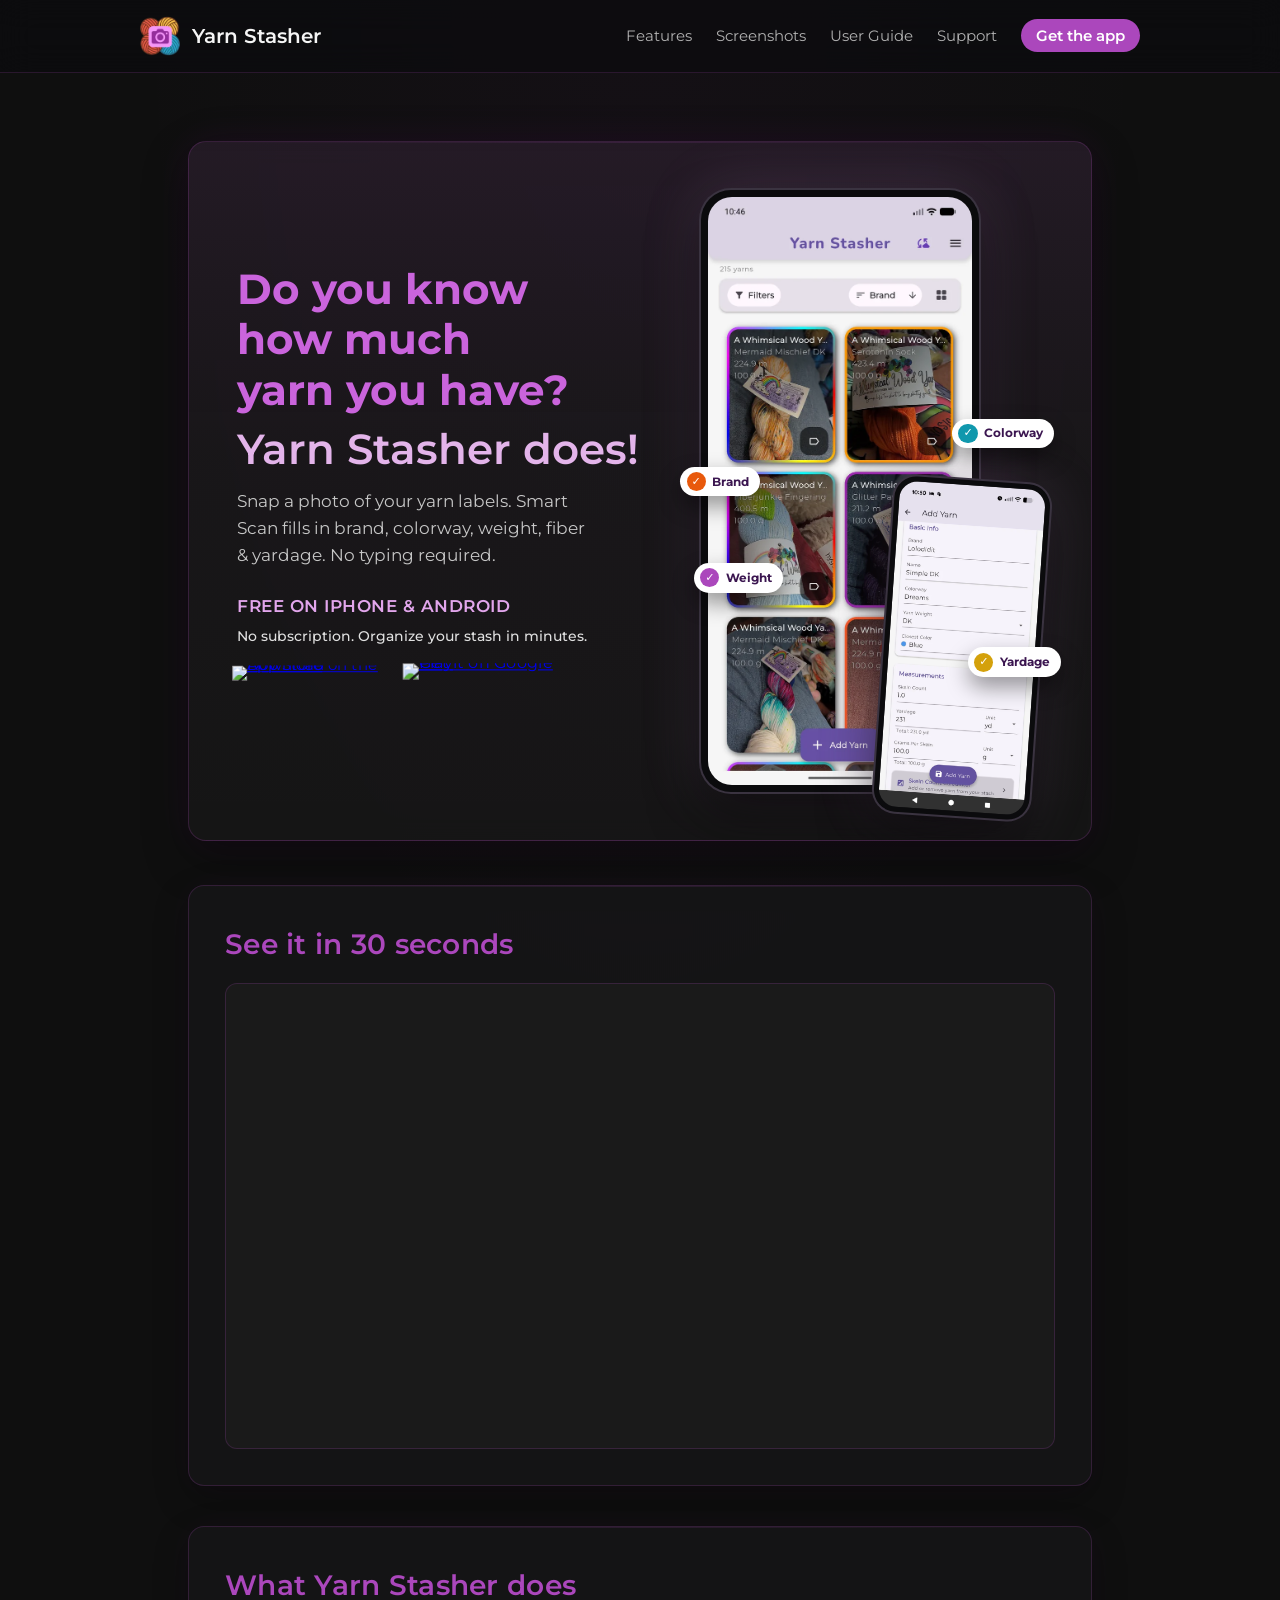
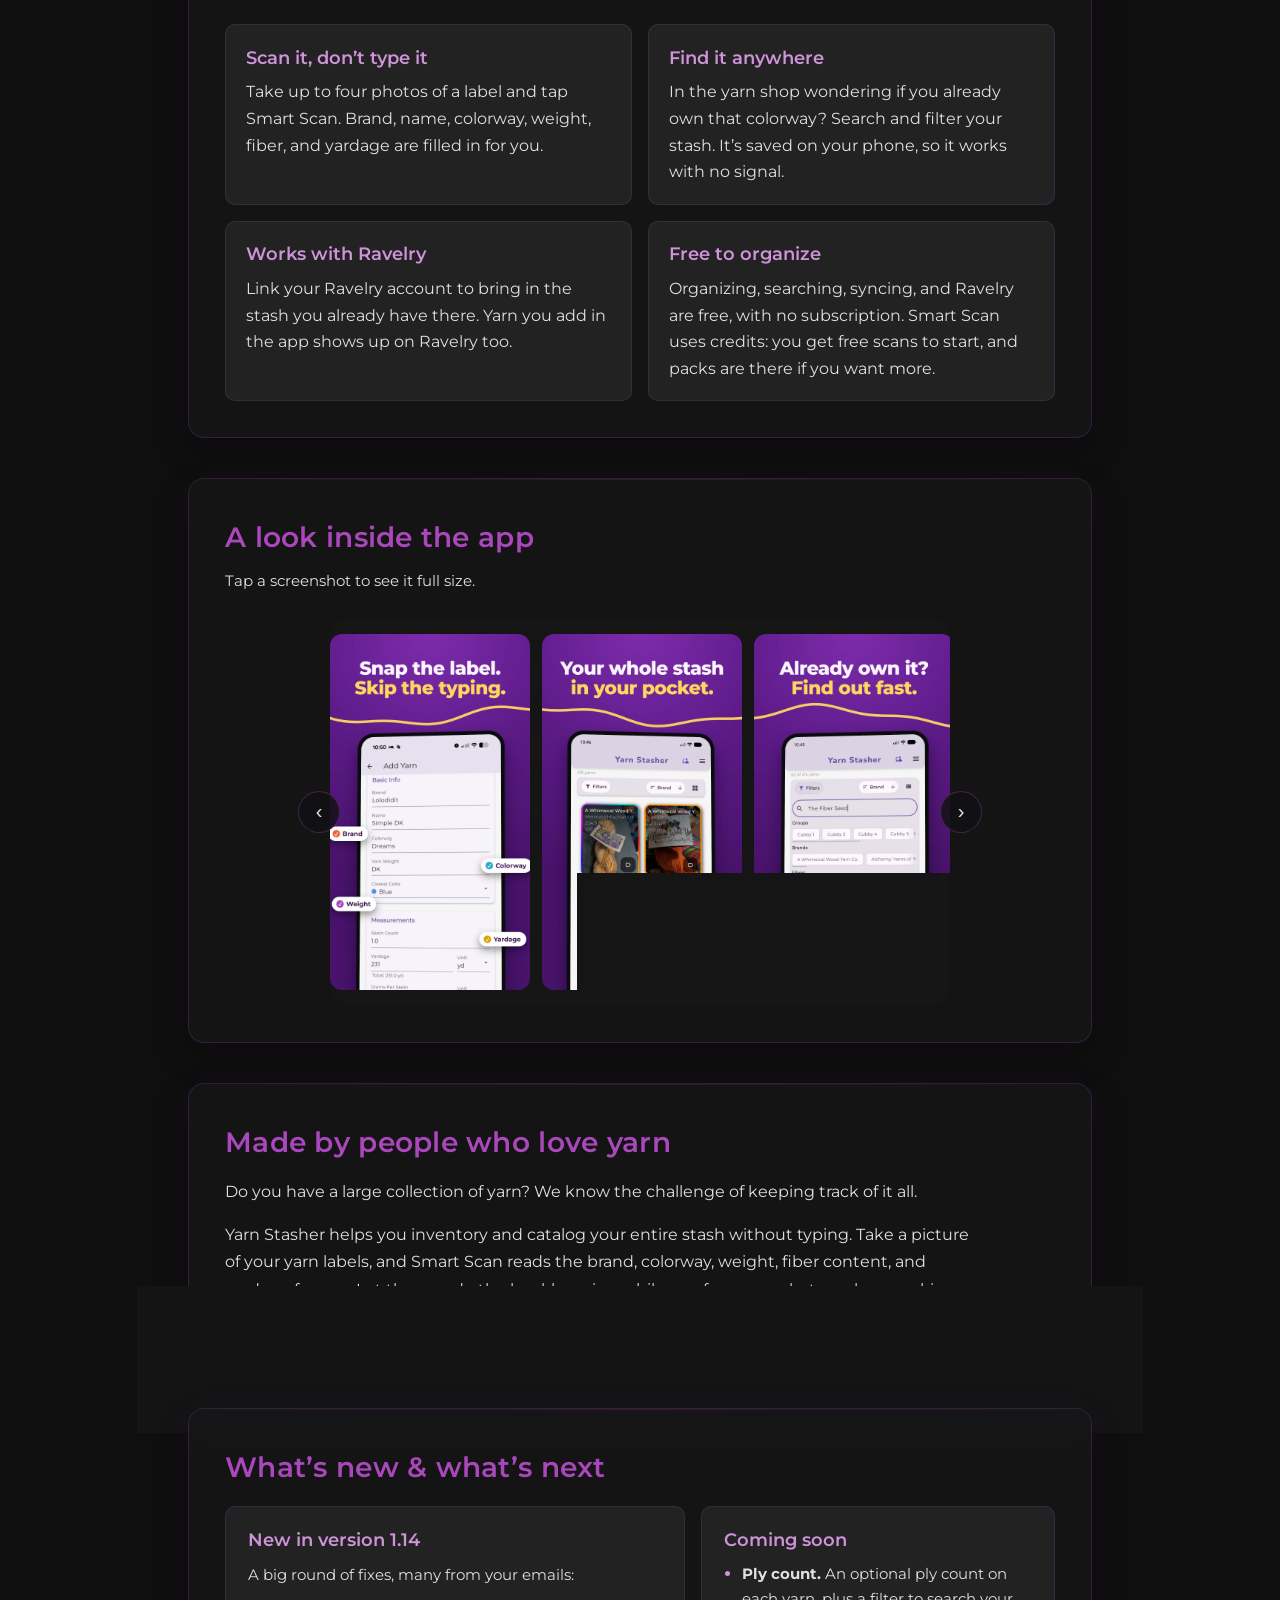
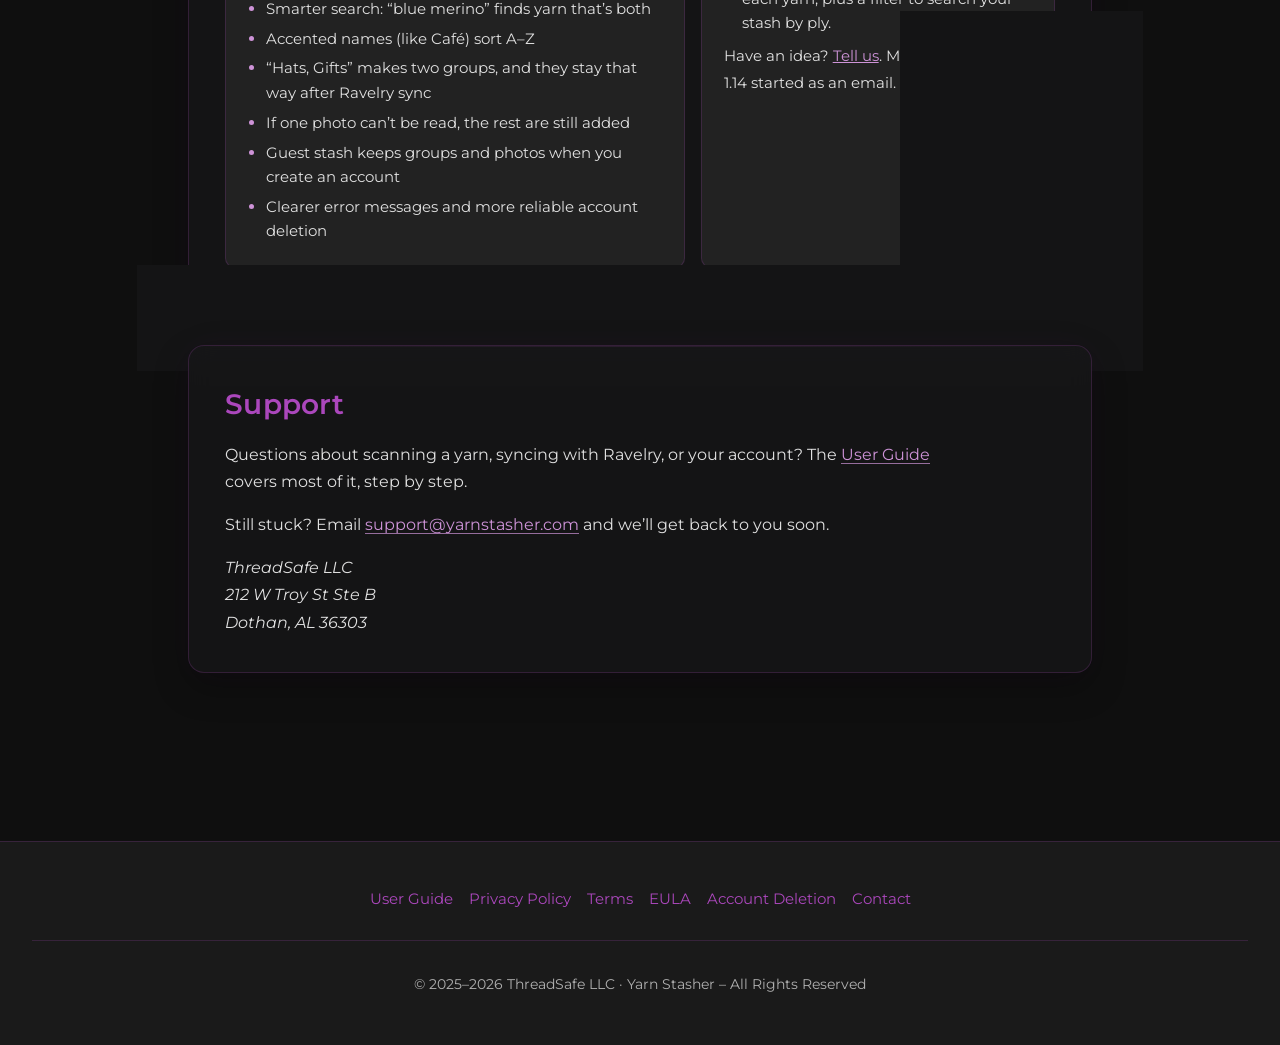
==== commit 6f0cbd93: "Site refresh: phone-frame hero, faster images, simpler nav, SEO files - Hero: real stash and Smart S" ====
--- a/index.html
+++ b/index.html
@@ -3,66 +3,106 @@
 <head>
   <meta charset="UTF-8">
   <meta name="viewport" content="width=device-width, initial-scale=1.0">
+  <title>Yarn Stasher – Scan Yarn Labels and Organize Your Stash</title>
   <link rel="canonical" href="https://yarnstasher.com/">
-  <meta name="description" content="Yarn Stasher uses AI to help you inventory all of your yarn. Take a picture of your yarn labels and automatically extract brand, color, weight, and more.">
-  
-  <!-- Open Graph Meta Tags -->
-  <meta property="og:title" content="Yarn Stasher – AI-Powered Yarn Inventory">
-  <meta property="og:description" content="Yarn Stasher uses AI to help you inventory all of your yarn. Take a picture of your yarn labels and automatically extract brand, color, weight, and more.">
-  <meta property="og:image" content="https://yarnstasher.com/images/stash-hero.png">
+  <meta name="description" content="Yarn Stasher is a free yarn inventory app for iPhone and Android. Snap a photo of a yarn label and Smart Scan fills in brand, colorway, weight, fiber and yardage. Works offline and syncs with Ravelry.">
+  <meta name="theme-color" content="#0f0f0f">
+  <meta name="apple-itunes-app" content="app-id=6754806168">
+
+  <!-- Open Graph -->
+  <meta property="og:site_name" content="Yarn Stasher">
+  <meta property="og:title" content="Yarn Stasher – Scan Yarn Labels and Organize Your Stash">
+  <meta property="og:description" content="Snap a photo of a yarn label and Smart Scan fills in the details. Free to organize, works offline, syncs with Ravelry.">
+  <meta property="og:image" content="https://yarnstasher.com/images/og-image.jpg">
+  <meta property="og:image:width" content="1024">
+  <meta property="og:image:height" content="500">
+  <meta property="og:image:alt" content="Yarn Stasher app showing an organized yarn stash">
   <meta property="og:url" content="https://yarnstasher.com/">
   <meta property="og:type" content="website">
 
-  <!-- Twitter Meta Tags -->
+  <!-- Twitter -->
   <meta name="twitter:card" content="summary_large_image">
-  <meta name="twitter:title" content="Yarn Stasher – AI-Powered Yarn Inventory">
-  <meta name="twitter:description" content="Yarn Stasher uses AI to help you inventory all of your yarn. Take a picture of your yarn labels and automatically extract brand, color, weight, and more.">
-  <meta name="twitter:image" content="https://yarnstasher.com/images/stash-hero.png">
-
-  <title>Yarn Stasher – AI-Powered Yarn Inventory</title>
-  <link rel="icon" type="image/png" href="images/logo.png">
+  <meta name="twitter:title" content="Yarn Stasher – Scan Yarn Labels and Organize Your Stash">
+  <meta name="twitter:description" content="Snap a photo of a yarn label and Smart Scan fills in the details. Free to organize, works offline, syncs with Ravelry.">
+  <meta name="twitter:image" content="https://yarnstasher.com/images/og-image.jpg">
+
+  <link rel="icon" type="image/png" sizes="96x96" href="images/logo-96.png">
+  <link rel="apple-touch-icon" href="images/logo-180.png">
+  <link rel="preload" as="image" href="images/hero/stash-grid.webp" type="image/webp">
   <link rel="preconnect" href="https://fonts.googleapis.com">
   <link rel="preconnect" href="https://fonts.gstatic.com" crossorigin>
   <link href="https://fonts.googleapis.com/css2?family=Montserrat:wght@400;500;600;700&display=swap" rel="stylesheet">
-  <link rel="stylesheet" href="style.css">
+  <link rel="stylesheet" href="style.css?v=site-7">
+
+  <script type="application/ld+json">
+  {
+    "@context": "https://schema.org",
+    "@type": "MobileApplication",
+    "name": "Yarn Stasher",
+    "url": "https://yarnstasher.com/",
+    "image": "https://yarnstasher.com/images/logo-180.png",
+    "description": "Yarn inventory app. Snap a photo of a yarn label and Smart Scan fills in brand, colorway, weight, fiber and yardage. Works offline and syncs with Ravelry.",
+    "applicationCategory": "LifestyleApplication",
+    "operatingSystem": "iOS, Android",
+    "offers": { "@type": "Offer", "price": "0", "priceCurrency": "USD" },
+    "sameAs": [
+      "https://apps.apple.com/us/app/yarn-stasher/id6754806168",
+      "https://play.google.com/store/apps/details?id=com.YarnStasher.YarnStasher"
+    ],
+    "publisher": { "@type": "Organization", "name": "ThreadSafe LLC", "email": "support@yarnstasher.com" }
+  }
+  </script>
 </head>
 <body>
+  <a class="skip-link" href="#main">Skip to content</a>
   <header>
-    <nav>
+    <nav aria-label="Main">
       <a href="index.html" class="logo">
-        <img src="images/logo.png" alt="Yarn Stasher">
+        <img src="images/logo-96.webp" alt="" width="40" height="40">
         <span>Yarn Stasher</span>
       </a>
       <button class="menu-toggle" aria-label="Toggle menu" aria-expanded="false" aria-controls="main-nav-links">☰</button>
       <ul class="nav-links" id="main-nav-links">
-        <li><a href="index.html">Home</a></li>
+        <li><a href="#highlights">Features</a></li>
+        <li><a href="#gallery">Screenshots</a></li>
         <li><a href="user-guide/">User Guide</a></li>
-        <li><a href="privacy-policy.html">Privacy Policy</a></li>
-        <li><a href="terms.html">Terms</a></li>
-        <li><a href="eula.html">EULA</a></li>
-        <li><a href="account-deletion.html">Account Deletion</a></li>
+        <li><a href="#contact">Support</a></li>
+        <li><a href="#download" class="nav-cta">Get the app</a></li>
       </ul>
     </nav>
   </header>
 
-  <main>
-    <section class="hero">
-      <h1>Do you know how much yarn you have?<br><span class="hero-answer">Yarn Stasher does!</span></h1>
-      <p class="tagline">Snap a photo of your yarn labels—AI extracts brand, color, weight &amp; more. No typing required.</p>
-      <div class="hero-image-wrapper">
-        <img src="images/stash-hero.png" alt="Yarn stash organized with Yarn Stasher" class="hero-image" width="800" height="400" loading="eager">
-      </div>
-      <div class="download-cta">
-        <span class="download-free">Download free</span>
-        <span class="download-sub">Organize your stash in minutes</span>
-      </div>
-      <div class="app-badges">
-        <a href="https://apps.apple.com/us/app/yarn-stasher/id6754806168" class="app-badge app-badge--apple" aria-label="Download on the App Store">
-          <img src="https://developer.apple.com/assets/elements/badges/download-on-the-app-store.svg" alt="Download on the App Store">
-        </a>
-        <a href="https://play.google.com/store/apps/details?id=com.YarnStasher.YarnStasher" class="app-badge app-badge--google-play" aria-label="Get it on Google Play">
-          <img src="https://play.google.com/intl/en_us/badges/static/images/badges/en_badge_web_generic.png" alt="Get it on Google Play">
-        </a>
+  <main id="main">
+    <section class="hero" id="download">
+      <div class="hero-copy">
+        <h1>Do you know how much yarn you have?<span class="hero-answer">Yarn Stasher does!</span></h1>
+        <p class="tagline">Snap a photo of your yarn labels. Smart Scan fills in brand, colorway, weight, fiber &amp; yardage. No typing required.</p>
+        <div class="download-cta">
+          <span class="download-free">Free on iPhone &amp; Android</span>
+          <span class="download-sub">No subscription. Organize your stash in minutes.</span>
+        </div>
+        <div class="app-badges">
+          <a href="https://apps.apple.com/us/app/yarn-stasher/id6754806168" class="app-badge app-badge--apple" aria-label="Download Yarn Stasher on the App Store">
+            <img src="https://developer.apple.com/assets/elements/badges/download-on-the-app-store.svg" alt="Download on the App Store" width="160" height="53">
+          </a>
+          <a href="https://play.google.com/store/apps/details?id=com.YarnStasher.YarnStasher" class="app-badge app-badge--google-play" aria-label="Get Yarn Stasher on Google Play">
+            <img src="https://play.google.com/intl/en_us/badges/static/images/badges/en_badge_web_generic.png" alt="Get it on Google Play" width="190" height="74">
+          </a>
+        </div>
+      </div>
+      <div class="hero-visual">
+        <div class="hero-phone hero-phone--main">
+          <img src="images/hero/stash-grid.webp" alt="The Yarn Stasher stash screen: a grid of yarn photos, each showing brand, colorway, length and weight" width="640" height="1425" fetchpriority="high">
+        </div>
+        <div class="hero-phone hero-phone--scan">
+          <img src="images/hero/scan-filled.webp" alt="The Add Yarn form after Smart Scan, with brand, name, colorway, weight and yardage filled in" width="480" height="1068" loading="lazy">
+        </div>
+        <ul class="hero-chips" aria-label="Smart Scan fills in">
+          <li class="chip chip--brand">Brand</li>
+          <li class="chip chip--color">Colorway</li>
+          <li class="chip chip--weight">Weight</li>
+          <li class="chip chip--yards">Yardage</li>
+        </ul>
       </div>
     </section>
 
@@ -95,72 +135,81 @@
       </div>
     </section>
 
-    <section class="gallery" id="gallery">
-      <h2>In App Photo Gallery</h2>
-      <p class="gallery-intro">See Yarn Stasher in action</p>
+    <section class="gallery" id="gallery" aria-labelledby="gallery-title">
+      <h2 id="gallery-title">A look inside the app</h2>
+      <p class="gallery-intro">Tap a screenshot to see it full size.</p>
       <div class="gallery-carousel-wrapper">
-        <button class="carousel-scroll-btn prev" aria-label="Scroll left">‹</button>
-        <div class="gallery-carousel">
-          <div class="gallery-item"><img src="images/gallery/screen-1.webp" alt="Snap the label. Skip the typing: Smart Scan fills in the yarn details" width="1080" height="1920" loading="lazy"></div>
-          <div class="gallery-item"><img src="images/gallery/screen-2.webp" alt="Your whole stash in your pocket" width="1080" height="1920" loading="lazy"></div>
-          <div class="gallery-item"><img src="images/gallery/screen-3.webp" alt="Already own it? Find out fast with search and filters" width="1080" height="1920" loading="lazy"></div>
-          <div class="gallery-item"><img src="images/gallery/screen-4.webp" alt="Works with Ravelry" width="1080" height="1920" loading="lazy"></div>
-          <div class="gallery-item"><img src="images/gallery/screen-5.webp" alt="Know exactly what is left with the skein calculator" width="1080" height="1920" loading="lazy"></div>
-          <div class="gallery-item"><img src="images/gallery/screen-6.webp" alt="Sort it your way" width="1080" height="1920" loading="lazy"></div>
-          <div class="gallery-item"><img src="images/gallery/screen-7.webp" alt="Free to organize. No subscription." width="1080" height="1920" loading="lazy"></div>
-        </div>
-        <button class="carousel-scroll-btn next" aria-label="Scroll right">›</button>
-      </div>
-    </section>
-
-    <section class="features">
-      <h2>Our Passion for Yarn</h2>
-      <p>Do you have a large collection of yarn?</p>
-      <p>We know the challenge of keeping track of it all. Yarn Stasher helps you inventory and catalog your entire stash without typing any information. Simply take a picture of your yarn labels, and Yarn Stasher's AI automatically extracts all the details—brand, color, weight, fiber content, and yardage. Let technology do the work while you focus on what you love: creating beautiful projects.</p>
-    </section>
-
-    <section class="coming-soon">
-      <h2>New Features - Coming Soon!</h2>
-      <p>In addition to the planned features, we also plan to tackle all the bugs listed below.</p>
-      <div class="accordion">
-        <details class="accordion-item">
-          <summary>Ply Count Data Entry</summary>
-          <p>Adds an optional section to a yarn entry about the number of plies in a yarn and a filter in the filters menu to search by ply count.</p>
-        </details>
-      </div>
-      <div class="coming-soon-known-bugs">
-        <h3>We're always improving</h3>
-        <p>Fixed in the next update: yarn with accented letters in its name (like “Café”) now sorts in normal alphabetical order instead of after Z.</p>
-      </div>
-    </section>
-
-    <section class="contact">
-      <h2>Contact Us</h2>
-      <h3>Drop us a line!</h3>
-      <p>Have a question about scanning a yarn or verifying your email? Send us a message and we'll get back to you soon.</p>
-      <p>Have questions?</p> 
-      <p>Contact: <a href="mailto:support@yarnstasher.com">support@yarnstasher.com</a></p>
+        <button class="carousel-scroll-btn prev" aria-label="Previous screenshots">‹</button>
+        <div class="gallery-carousel" tabindex="0" aria-label="App screenshots">
+          <button type="button" class="gallery-item"><img src="images/gallery/screen-1.webp" alt="Snap the label. Skip the typing: Smart Scan fills in the yarn details" width="1080" height="1920" loading="lazy"></button>
+          <button type="button" class="gallery-item"><img src="images/gallery/screen-2.webp" alt="Your whole stash in your pocket" width="1080" height="1920" loading="lazy"></button>
+          <button type="button" class="gallery-item"><img src="images/gallery/screen-3.webp" alt="Already own it? Find out fast with search and filters" width="1080" height="1920" loading="lazy"></button>
+          <button type="button" class="gallery-item"><img src="images/gallery/screen-4.webp" alt="Works with Ravelry" width="1080" height="1920" loading="lazy"></button>
+          <button type="button" class="gallery-item"><img src="images/gallery/screen-5.webp" alt="Know exactly what is left with the skein calculator" width="1080" height="1920" loading="lazy"></button>
+          <button type="button" class="gallery-item"><img src="images/gallery/screen-6.webp" alt="Sort it your way" width="1080" height="1920" loading="lazy"></button>
+          <button type="button" class="gallery-item"><img src="images/gallery/screen-7.webp" alt="Free to organize. No subscription." width="1080" height="1920" loading="lazy"></button>
+        </div>
+        <button class="carousel-scroll-btn next" aria-label="Next screenshots">›</button>
+      </div>
+    </section>
+
+    <section class="features" aria-labelledby="passion-title">
+      <h2 id="passion-title">Made by people who love yarn</h2>
+      <p>Do you have a large collection of yarn? We know the challenge of keeping track of it all.</p>
+      <p>Yarn Stasher helps you inventory and catalog your entire stash without typing. Take a picture of your yarn labels, and Smart Scan reads the brand, colorway, weight, fiber content, and yardage for you. Let the app do the bookkeeping while you focus on what you love: making beautiful things.</p>
+    </section>
+
+    <section class="coming-soon" aria-labelledby="news-title">
+      <h2 id="news-title">What’s new &amp; what’s next</h2>
+      <div class="news-grid">
+        <div class="news-card">
+          <h3>New in version 1.14</h3>
+          <p class="news-sub">A big round of fixes, many from your emails:</p>
+          <ul class="news-list">
+            <li>Smarter search: “blue merino” finds yarn that’s both</li>
+            <li>Accented names (like Café) sort A–Z</li>
+            <li>“Hats, Gifts” makes two groups, and they stay that way after Ravelry sync</li>
+            <li>If one photo can’t be read, the rest are still added</li>
+            <li>Guest stash keeps groups and photos when you create an account</li>
+            <li>Clearer error messages and more reliable account deletion</li>
+          </ul>
+        </div>
+        <div class="news-card">
+          <h3>Coming soon</h3>
+          <ul class="news-list">
+            <li><strong>Ply count.</strong> An optional ply count on each yarn, plus a filter to search your stash by ply.</li>
+          </ul>
+          <p class="news-sub">Have an idea? <a href="mailto:support@yarnstasher.com?subject=Feature%20idea">Tell us</a>. Many of the fixes in 1.14 started as an email.</p>
+        </div>
+      </div>
+    </section>
+
+    <section class="contact" id="contact" aria-labelledby="contact-title">
+      <h2 id="contact-title">Support</h2>
+      <p>Questions about scanning a yarn, syncing with Ravelry, or your account? The <a href="user-guide/">User Guide</a> covers most of it, step by step.</p>
+      <p>Still stuck? Email <a href="mailto:support@yarnstasher.com">support@yarnstasher.com</a> and we’ll get back to you soon.</p>
       <p class="address">ThreadSafe LLC<br>212 W Troy St Ste B<br>Dothan, AL 36303</p>
     </section>
   </main>
 
-  <div class="lightbox" id="lightbox" aria-hidden="true">
+  <div class="lightbox" id="lightbox" aria-hidden="true" role="dialog" aria-modal="true" aria-label="Screenshot">
     <button class="lightbox-close" aria-label="Close">×</button>
     <img class="lightbox-img" src="" alt="">
   </div>
 
   <footer>
     <div class="footer-content">
-      <nav>
+      <nav aria-label="Footer">
         <a href="user-guide/">User Guide</a>
         <a href="privacy-policy.html">Privacy Policy</a>
         <a href="terms.html">Terms</a>
         <a href="eula.html">EULA</a>
         <a href="account-deletion.html">Account Deletion</a>
+        <a href="mailto:support@yarnstasher.com">Contact</a>
       </nav>
     </div>
-    <p class="copyright">© 2025–2026 Yarn Stasher – All Rights Reserved</p>
+    <p class="copyright">© 2025–2026 ThreadSafe LLC · Yarn Stasher – All Rights Reserved</p>
   </footer>
-  <script src="script.js"></script>
+  <script src="script.js?v=site-7"></script>
 </body>
 </html>
--- a/style.css
+++ b/style.css
@@ -645,6 +645,8 @@
 .lightbox.open {
   opacity: 1;
   visibility: visible;
+  /* become visible at once so the close button can take focus */
+  transition: opacity 0.25s, visibility 0s;
 }
 
 .lightbox-img {
@@ -1592,3 +1594,295 @@
     padding: 2rem 1rem;
   }
 }
+
+/* ---- Site refresh (home page layout, nav CTA, news, a11y) ---- */
+
+html {
+  scroll-behavior: smooth;
+  scroll-padding-top: 88px;
+}
+
+@media (prefers-reduced-motion: reduce) {
+  html { scroll-behavior: auto; }
+}
+
+.skip-link {
+  position: absolute;
+  left: 1rem;
+  top: -100px;
+  z-index: 200;
+  padding: 0.6rem 1rem;
+  border-radius: 8px;
+  background: var(--accent);
+  color: #fff;
+  font-weight: 600;
+  text-decoration: none;
+}
+
+.skip-link:focus {
+  top: 0.75rem;
+}
+
+.nav-links a[aria-current="page"] {
+  color: var(--accent-light);
+}
+
+.nav-links a.nav-cta {
+  padding: 0.45rem 0.95rem;
+  border-radius: 999px;
+  background: var(--accent);
+  color: #fff;
+  font-weight: 600;
+}
+
+.nav-links a.nav-cta:hover {
+  background: var(--accent-dark);
+  color: #fff;
+}
+
+@media (min-width: 901px) {
+  .nav-links {
+    align-items: center;
+  }
+}
+
+@media (max-width: 900px) {
+  .nav-links a.nav-cta {
+    text-align: center;
+    margin-top: 0.25rem;
+  }
+}
+
+/* Hero: text and badges beside the image on wide screens, CTA above the image on phones */
+.hero .tagline {
+  margin-bottom: 0;
+}
+
+.hero .download-cta {
+  margin-top: 1.5rem;
+}
+
+@media (min-width: 860px) {
+  .hero {
+    display: grid;
+    grid-template-columns: minmax(0, 1.1fr) minmax(0, 0.9fr);
+    align-items: center;
+    gap: 2.5rem;
+    text-align: left;
+    padding: 3rem 3rem;
+  }
+
+  .hero h1,
+  .hero .tagline {
+    margin-left: 0;
+    margin-right: 0;
+  }
+
+  .hero h1 {
+    max-width: none;
+    font-size: clamp(2rem, 3.4vw, 2.6rem);
+  }
+
+  .hero .download-cta {
+    align-items: flex-start;
+  }
+
+  .hero .app-badges {
+    flex-direction: row;
+    justify-content: flex-start;
+    align-items: center;
+    gap: 0.5rem;
+    margin-left: -10px;
+  }
+
+  .hero .app-badge {
+    width: 170px;
+    height: 54px;
+  }
+
+  .hero-image-wrapper {
+    margin: 0;
+    max-width: none;
+  }
+}
+
+/* Gallery items are buttons so they work with the keyboard */
+button.gallery-item {
+  padding: 0;
+  margin: 0;
+  border: 0;
+  background: none;
+  font: inherit;
+  color: inherit;
+}
+
+button.gallery-item:focus-visible,
+.gallery-carousel:focus-visible {
+  outline: 2px solid rgba(206, 147, 216, 0.95);
+  outline-offset: 2px;
+}
+
+/* What's new / what's next */
+.news-grid {
+  display: grid;
+  grid-template-columns: 1fr;
+  gap: 1rem;
+  margin-top: 1rem;
+}
+
+@media (min-width: 760px) {
+  .news-grid {
+    grid-template-columns: 1.3fr 1fr;
+  }
+}
+
+.news-card {
+  padding: 1.15rem 1.35rem;
+  background: rgba(40, 40, 40, 0.7);
+  border-radius: 10px;
+  border: 1px solid var(--border);
+}
+
+.news-card h3 {
+  margin: 0 0 0.4rem;
+}
+
+.coming-soon .news-sub {
+  margin: 0.5rem 0 0;
+  font-size: 0.95rem;
+}
+
+.news-list {
+  margin: 0.5rem 0 0;
+  padding-left: 1.15rem;
+  color: var(--text-secondary);
+  font-size: 0.95rem;
+}
+
+.news-list li {
+  margin-bottom: 0.35rem;
+}
+
+.news-list li::marker {
+  color: var(--accent-light);
+}
+
+.coming-soon a,
+.contact a {
+  color: var(--accent-light);
+}
+
+.footer-content nav a[aria-current="page"] {
+  color: var(--accent-light);
+}
+
+.not-found {
+  text-align: center;
+}
+
+.not-found p {
+  margin-left: auto;
+  margin-right: auto;
+}
+
+.not-found .cta {
+  margin: 0.75rem 0;
+}
+
+.not-found a:not(.cta) {
+  color: var(--accent-light);
+}
+
+/* Hero visual: real app screens in phone frames, with Smart Scan call-outs */
+.hero-visual {
+  position: relative;
+  width: min(100%, 360px);
+  margin: 2rem auto 0.5rem;
+  padding-right: 18%;
+}
+
+.hero-phone {
+  background: #0b0b0d;
+  padding: 7px;
+  border-radius: 30px;
+  box-shadow: 0 0 0 2px #3a3340, 0 24px 50px rgba(0, 0, 0, 0.55), 0 0 60px rgba(206, 147, 216, 0.18);
+}
+
+.hero-phone img {
+  display: block;
+  width: 100%;
+  height: auto;
+  border-radius: 24px;
+  background: #f4f0f6;
+}
+
+.hero-phone--main {
+  position: relative;
+  z-index: 1;
+}
+
+.hero-phone--scan {
+  position: absolute;
+  z-index: 2;
+  right: 0;
+  bottom: -4%;
+  width: 46%;
+  padding: 5px;
+  border-radius: 22px;
+  transform: rotate(4deg);
+}
+
+.hero-phone--scan img {
+  border-radius: 18px;
+}
+
+.hero-chips {
+  list-style: none;
+  margin: 0;
+  padding: 0;
+}
+
+.chip {
+  position: absolute;
+  z-index: 3;
+  display: flex;
+  align-items: center;
+  gap: 0.4rem;
+  padding: 0.3rem 0.7rem 0.3rem 0.4rem;
+  border-radius: 999px;
+  background: #fff;
+  color: #3b1650;
+  font-size: 0.78rem;
+  font-weight: 700;
+  white-space: nowrap;
+  box-shadow: 0 10px 22px rgba(0, 0, 0, 0.4);
+}
+
+.chip::before {
+  content: "✓";
+  display: grid;
+  place-items: center;
+  width: 1.2rem;
+  height: 1.2rem;
+  border-radius: 50%;
+  color: #fff;
+  font-size: 0.7rem;
+}
+
+.chip--brand { left: -6%; top: 46%; }
+.chip--brand::before { background: #e8590c; }
+.chip--color { right: -4%; top: 38%; }
+.chip--color::before { background: #1098ad; }
+.chip--weight { left: -2%; top: 62%; }
+.chip--weight::before { background: #ab47bc; }
+.chip--yards { right: -6%; top: 76%; }
+.chip--yards::before { background: #d4a10b; }
+
+@media (min-width: 860px) {
+  .hero-visual {
+    margin: 0 auto;
+    width: 100%;
+    max-width: 340px;
+  }
+}
+
